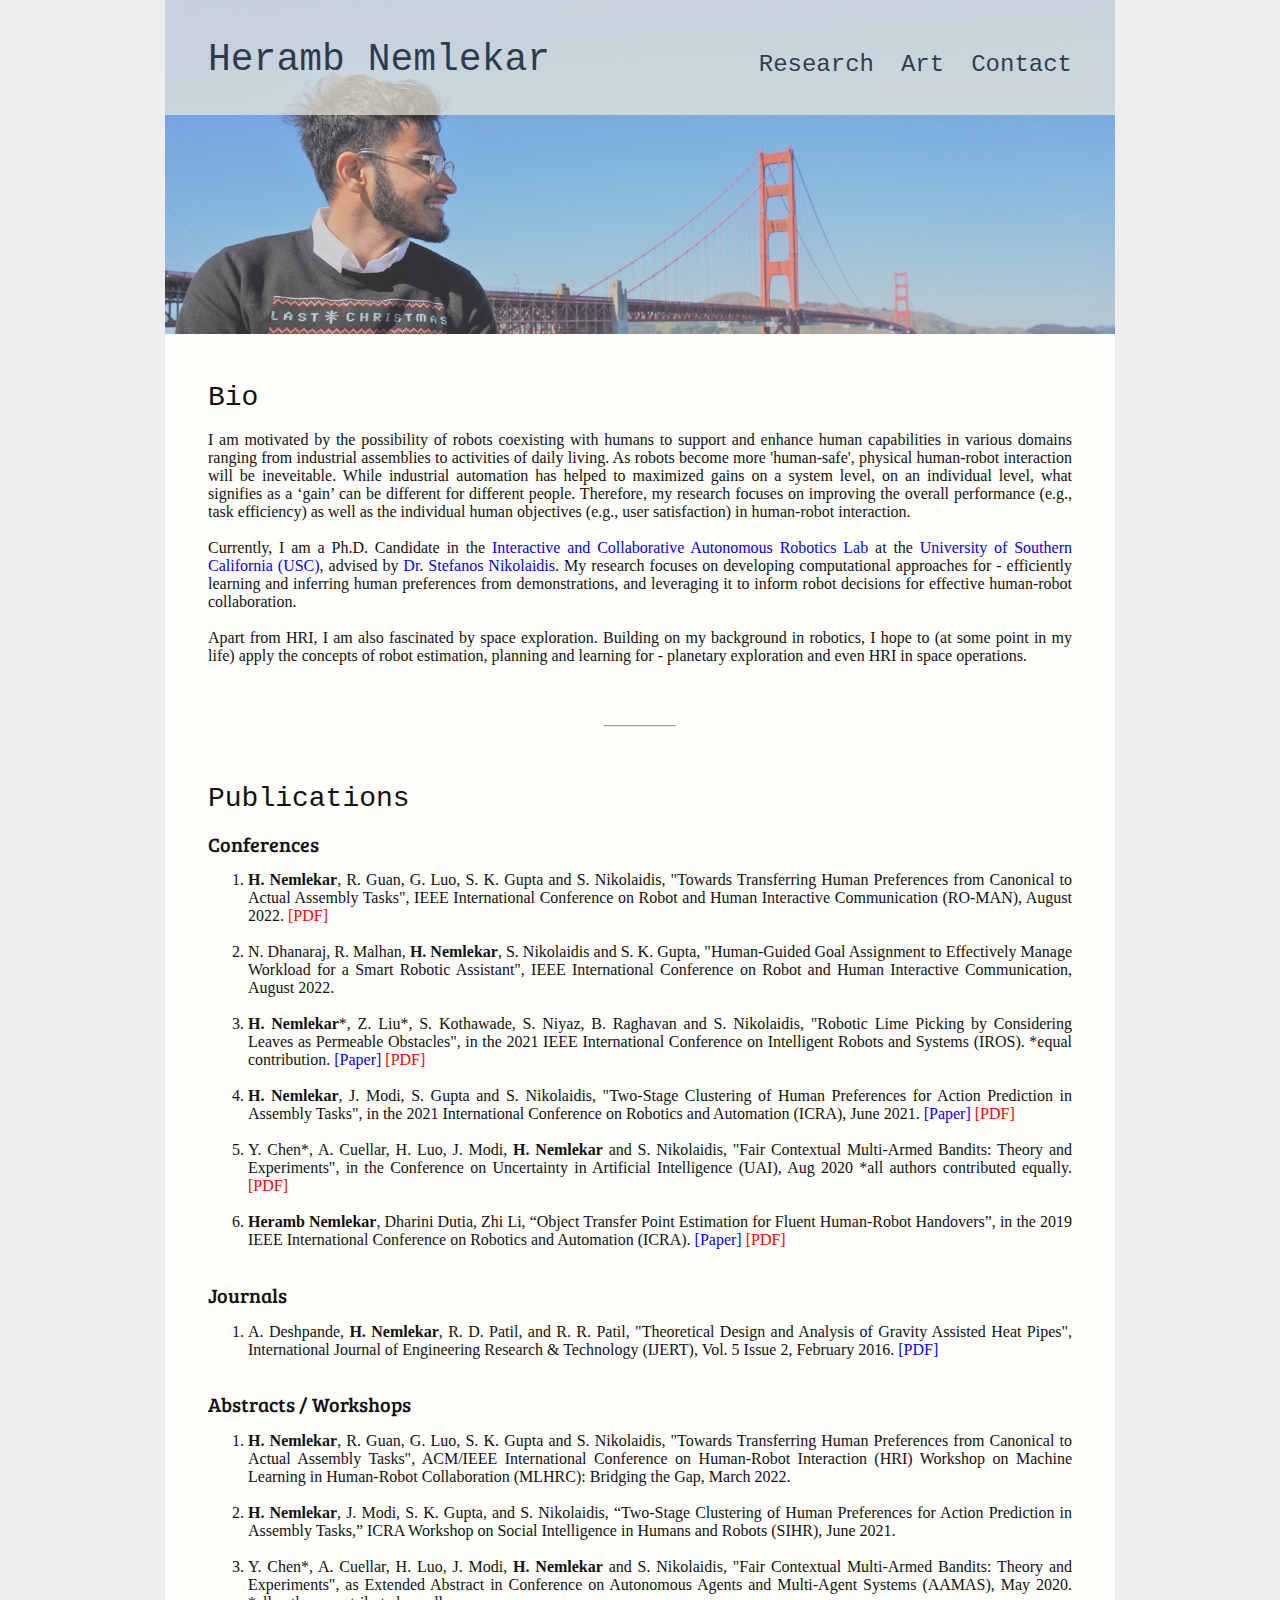
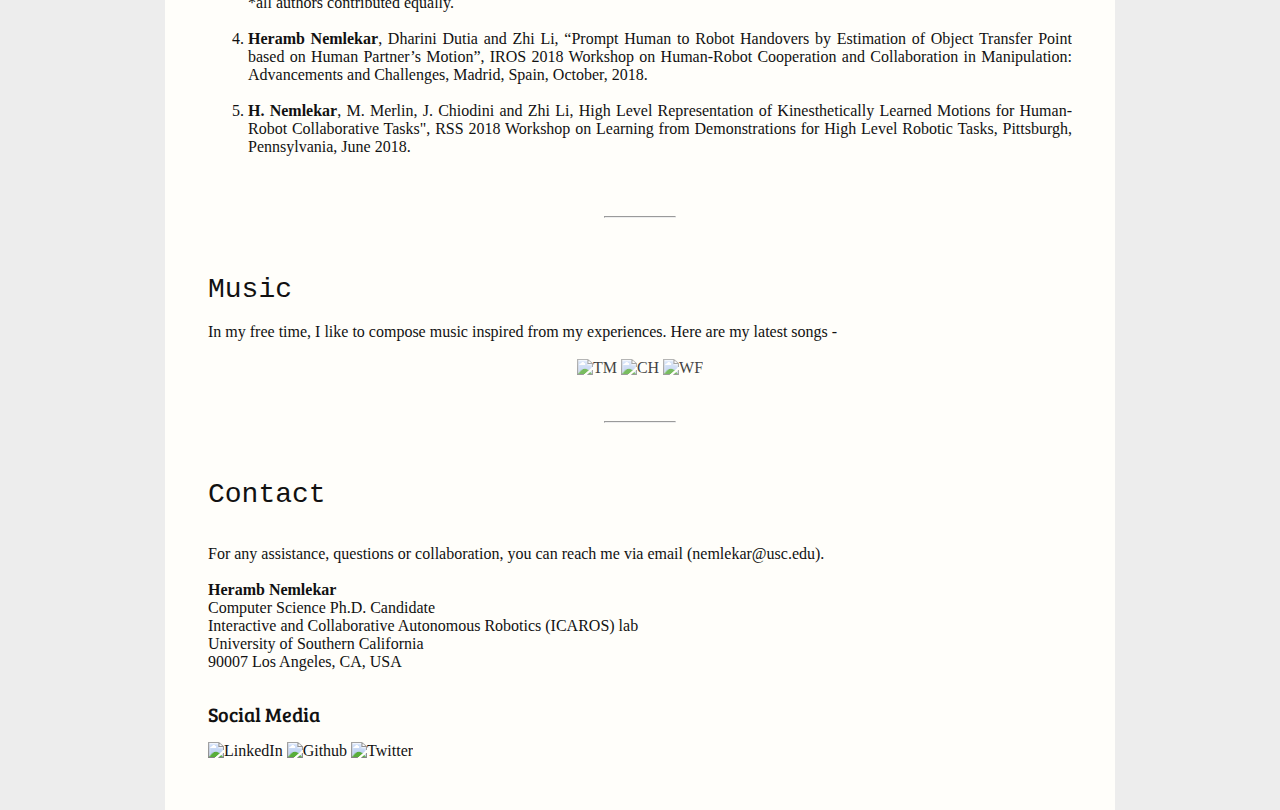
==== index.html @ 256c3f63 "updated paper links" ====
<!DOCTYPE html>
<html xmlns="http://www.w3.org/1999/xhtml">

<img src="images/sf.jpg" alt="SF" width="950px" class="center">

<head>
<meta http-equiv="Content-Type" content="text/html; charset=UTF-8" />
<title>Heramb Nemlekar</title>
<link href="styles.css" rel="stylesheet" type="text/css">
<link rel="stylesheet" href="css/prettyPhoto.css" type="text/css" media="screen" charset="utf-8" />
<link href='http://fonts.googleapis.com/css?family=Bree+Serif' rel='stylesheet' type='text/css'>
<link href='http://fonts.googleapis.com/css?family=Open+Sans' rel='stylesheet' type='text/css'>

<script type='text/javascript' src="http://ajax.googleapis.com/ajax/libs/jquery/1/jquery.min.js?ver=3.3"></script>
<script type="text/javascript" src="js/jquery.prettyPhoto.js"></script>
<script type="text/javascript" src="js/jquery.easing.1.3.js"></script>

</head>

<body>
<div id="header">
	<ul id="logo">Heramb Nemlekar</ul>
	<ul id="main-menu">
    	<li><a href="#research">Research</a></li>
    	<li><a href="#art">Art</a></li>
        <li><a href="#contact">Contact</a></li>
    </ul>
</div>

<div id="container">

<!--Begin about Section-->
	<div id="about">
        <div class="content">
			<h1>Bio</h1>
					<p>
						I am motivated by the possibility of robots coexisting with humans to support and enhance human capabilities in various domains ranging from industrial assemblies to activities of daily living. As robots become more 'human-safe', physical human-robot interaction will be ineveitable. While industrial automation has helped to maximized gains on a system level, on an individual level, what signifies as a ‘gain’ can be different for different people. Therefore, my research focuses on improving the overall performance (e.g., task efficiency) as well as the individual human objectives (e.g., user satisfaction) in human-robot interaction.
						<br>
						<br>Currently, I am a Ph.D. Candidate in the <a href="https://icaros.usc.edu/"  style="color: blue">Interactive and Collaborative Autonomous Robotics Lab</a> at the <a href="https://www.usc.edu/" style="color: blue">University of Southern California (USC)</a>, advised by <a href="https://stefanosnikolaidis.net/" style="color: blue">Dr. Stefanos Nikolaidis</a>. My research focuses on developing computational approaches for - efficiently learning and inferring human preferences from demonstrations, and leveraging it to inform robot decisions for effective human-robot collaboration.
						<br>
						<br>Apart from HRI, I am also fascinated by space exploration. Building on my background in robotics, I hope to (at some point in my life) apply the concepts of robot estimation, planning and learning for - planetary exploration and even HRI in space operations.
					</p>
		</div>
    </div>
    <br><br><hr width="70">
<!--End about Section-->

<!--Begin research Section-->
    <div id="research">
        <div class="content">
        	<!-- <img src="images/sf.jpg" alt="SF" class="center"> -->
			<h1>Publications</h1>
				<h2>Conferences</h2>
					<ol>
						<li><b>H. Nemlekar</b>, R. Guan, G. Luo, S. K. Gupta and S. Nikolaidis, "Towards Transferring Human Preferences from Canonical to Actual Assembly Tasks", IEEE International Conference on Robot and Human Interactive Communication (RO-MAN), August 2022. <a href="https://arxiv.org/pdf/2111.06454.pdf" style="color: red">[PDF]</a> </li><br>

						<li>N. Dhanaraj, R. Malhan, <b>H. Nemlekar</b>, S. Nikolaidis and S. K. Gupta, "Human-Guided Goal Assignment to Effectively Manage Workload for a Smart Robotic Assistant", IEEE International Conference on Robot and Human Interactive Communication, August 2022. </li><br>

						<li><b>H. Nemlekar</b>*, Z. Liu*, S. Kothawade, S. Niyaz, B. Raghavan and S. Nikolaidis, "Robotic Lime Picking by Considering Leaves as Permeable Obstacles", in the 2021 IEEE International Conference on Intelligent Robots and Systems (IROS). *equal contribution. <a href="https://ieeexplore.ieee.org/document/9636396" style="color: blue">[Paper]</a> <a href="https://arxiv.org/pdf/2108.13889.pdf" style="color: red">[PDF]</a> </li><br>
						
						<li><b>H. Nemlekar</b>, J. Modi, S. Gupta and S. Nikolaidis, "Two-Stage Clustering of Human Preferences for Action Prediction in Assembly Tasks", in the 2021 International Conference on Robotics and Automation (ICRA), June 2021. <a href="https://ieeexplore.ieee.org/document/9561649" style="color: blue">[Paper]</a> <a href="https://arxiv.org/pdf/2103.14994.pdf" style="color: red">[PDF]</a>  </li><br>
						
						<li>Y. Chen*, A. Cuellar, H. Luo, J. Modi, <b>H. Nemlekar</b> and S. Nikolaidis, "Fair Contextual Multi-Armed Bandits: Theory and Experiments", in the Conference on Uncertainty in Artificial Intelligence (UAI), Aug 2020 *all authors contributed equally. <a href="http://www.auai.org/uai2020/proceedings/99_main_paper.pdf" style="color: red">[PDF]</a> </li><br>

						<li><b>Heramb Nemlekar</b>, Dharini Dutia, Zhi Li, “Object Transfer Point Estimation for Fluent Human-Robot Handovers”, in the 2019 IEEE International Conference on Robotics and Automation (ICRA). <a href="https://ieeexplore.ieee.org/abstract/document/8794008" style="color: blue">[Paper]</a> <a href="https://users.wpi.edu/~zli11/papers/C2019_ICRA_Nemlekar_Handover.pdf" style="color: red">[PDF]</a> </li><br>
					</ol>

				<h2>Journals</h2>
					<ol>
						<li>A. Deshpande, <b>H. Nemlekar</b>, R. D. Patil, and R. R. Patil, "Theoretical Design and Analysis of Gravity Assisted Heat Pipes", International Journal of Engineering Research & Technology (IJERT), Vol. 5 Issue 2, February 2016. <a href="https://www.ijert.org/research/theoretical-design-and-analysis-of-gravity-assisted-heat-pipes-IJERTV5IS020223.pdf" style="color: blue">[PDF]</a> </li><br>
					</ol>
				
				<h2>Abstracts / Workshops</h2>
					<ol>
						<li><b>H. Nemlekar</b>, R. Guan, G. Luo, S. K. Gupta and S. Nikolaidis, "Towards Transferring Human Preferences from Canonical to Actual Assembly Tasks", ACM/IEEE International Conference on Human-Robot Interaction (HRI) Workshop on Machine Learning in Human-Robot Collaboration (MLHRC): Bridging the Gap, March 2022.</li><br>

						<li><b>H. Nemlekar</b>, J. Modi, S. K. Gupta, and S. Nikolaidis, “Two-Stage Clustering of Human Preferences for Action Prediction in Assembly Tasks,” ICRA Workshop on Social Intelligence in Humans and Robots (SIHR), June 2021.</li><br>

						<li>Y. Chen*, A. Cuellar, H. Luo, J. Modi, <b>H. Nemlekar</b> and S. Nikolaidis, "Fair Contextual Multi-Armed Bandits: Theory and Experiments", as Extended Abstract in Conference on Autonomous Agents and Multi-Agent Systems (AAMAS), May 2020. *all authors contributed equally.</li><br>

						<li><b>Heramb Nemlekar</b>, Dharini Dutia and Zhi Li, “Prompt Human to Robot Handovers by Estimation of Object Transfer Point based on Human Partner’s Motion”, IROS 2018 Workshop on Human-Robot Cooperation and Collaboration in Manipulation: Advancements and Challenges, Madrid, Spain, October, 2018.</li><br>
						
						<li><b>H. Nemlekar</b>, M. Merlin, J. Chiodini and Zhi Li, High Level Representation of Kinesthetically Learned Motions for Human-Robot Collaborative Tasks", RSS 2018 Workshop on Learning from Demonstrations for High Level Robotic Tasks, Pittsburgh, Pennsylvania, June 2018.</li>
					</ol>
		</div>
    </div>
    <br><br><hr width="70">
<!--End research Section-->

<!--Begin art Section-->
    <div id="art">
    	<h1>Music</h1>
        	In my free time, I like to compose music inspired from my experiences. Here are my latest songs - <br>
        <div class="content">
        	<br>
        	<a href="https://youtu.be/6QowdgEkW5c"><img src="images/thumbnail2.png" alt="TM" width="306px"></a>
        	<a href="https://youtu.be/loOkglvLa3Y"><img src="images/thumbnail3.png" alt="CH" width="230px"></a> 
        	<a href="https://youtu.be/VL34k_StQ9M"><img src="images/thumbnail.png" alt="WF" width="306px"></a>
		</div>
    </div>
    <br><br><hr width="70">
<!--End art Section-->

<!--Begin contact Section-->
		<div id="contact">
			<h1>Contact</h1>
					<div class="content">
						<p> For any assistance, questions or collaboration, you can reach me via email (nemlekar@usc.edu).<br>
								<br>
								<b>Heramb Nemlekar</b> <br>
								Computer Science Ph.D. Candidate <br>
								Interactive and Collaborative Autonomous Robotics (ICAROS) lab <br>
								University of Southern California <br>
								90007 Los Angeles, CA, USA <br>
						 </p>

						<div id="social-footer">
							<h2>Social Media</h2>
							<a href="https://www.linkedin.com/in/herambnemlekar/"><img src="images/linkedin.png" alt="LinkedIn" width="30px"></a>
							<a href="https://github.com/hsnemlekar"><img src="images/github.png" alt="Github" width="30px"></a>
							<a href="https://twitter.com/herambnemlekar"><img src="images/twitter.png" alt="Twitter" width="30px"></a>
						</div>
					</div>
		</div>
<!--End contact Section-->
</div>

</div>
 <!-- The JavaScript -->
        <script type="text/javascript">
    		$(function() {
                $('#main-menu li a').bind('click',function(event){
                    var $anchor = $(this);

                    $('html, body').stop().animate({
                        scrollTop: $($anchor.attr('href')).offset().top
                    }, 1500,'easeInOutExpo');

                    event.preventDefault();
                });
            });

 			 $(document).ready(function(){
    		$("a[rel^='prettyPhoto']").prettyPhoto({social_tools:false, deeplinking: false});
  			});

        </script>
</body>
</html>
---- styles.css ----
body{
	background-color:#ededed;
	margin:0px;
	font: 400 24/26px 'Bree Serif', Georgia, sans-serif;
	color: #111111;
	text-align: justify;
  text-justify: inter-word;
}
h1{font: 400 28px/30px 'Garamond', monospace; color: #111111;}
h2{font: 400 20px/22px 'Bree Serif', Georgia; color: #111111;}
h3{font: 400 18px/20px 'Bree Serif', Georgia, serif; color: #111111;}
ul{margin:0px; padding:0px;}
a {text-decoration:none; color: #111111;}
a:hover {color: #111111;}
a img{border:0px;}

.center{
  display: block;
  margin-left: auto;
  margin-right: auto;
  opacity: 0.8;
}

#container{
	width:950px;
	margin:0px auto 0px auto;
	background-color: #fffefa;
	overflow:auto;
	padding-bottom:50px;
}

/****************************************************/
/* HEADER */
/****************************************************/

#header{
	width:864px;
	height:115px;
	background-color:#edeada;
	opacity:0.7;
	padding:0px 43px;
	position: fixed;
	top:0px;
	left:50%;
	margin: 0 0 0 -475px;
}
#header #logo{
	padding-top:40px;
	float:left;
	font: 400 38px/40px 'Garamond', monospace;
}
#header #main-menu{float:right; padding-top:45px;}
#header #main-menu li{
	float:left;
	list-style:none;
	margin-left:27px;
	font: 400 24px/40px 'Garamond', monospace;
	color: #DEB887;
}

/****************************************************/
/* about SECTION */
/****************************************************/

#about{margin:0px 43px; padding-top:30px;}
#about .content{overflow:auto;}
#about .content img{float:left; margin-right:40px; border:5px solid #222222;}


/****************************************************/
/* publication SECTION */
/****************************************************/

#research{margin:0px 43px; padding-top:30px;}
#research .content{overflow:auto;}
#research .content img{float:left; margin-right:40px; border:5px solid #222222;}


/****************************************************/
/* art SECTION */
/****************************************************/

#art{margin:0px 43px; padding-top:30px;}
#art .content{overflow:auto; text-align:center}
#art .content img{float:middle; margin-right:0px; opacity:0.8; border:0px solid #edeada;}


/****************************************************/
/* contact SECTION */
/****************************************************/
#contact{margin:0px 43px; padding-top:30px;}
#contact .content{overflow:auto;}
#contact #social-footer{
	width:300px;
	float:left;
}
#contact #social-footer #sm-links{margin-top:15px;}
#contact #social-footer #sm-links li{
	list-style:none;
	float:left;
}
#contact #social-footer #sm-links li a{
	display:block;
	text-indent:-9999px;
	width:26px;
	height:26px;
	margin-right:10px;
}
#contact #social-footer #sm-links li a.github{background:url(images/sm-github-icon.png) no-repeat;}
#contact #social-footer #sm-links li a.twitter{background:url(images/sm-twitter-icon.png) no-repeat; width:31px;}
#contact #social-footer #sm-links li a.linkedin{background:url(images/sm-linkedin-icon.png) no-repeat;}

/****************************************************/
/* MISC */
/****************************************************/
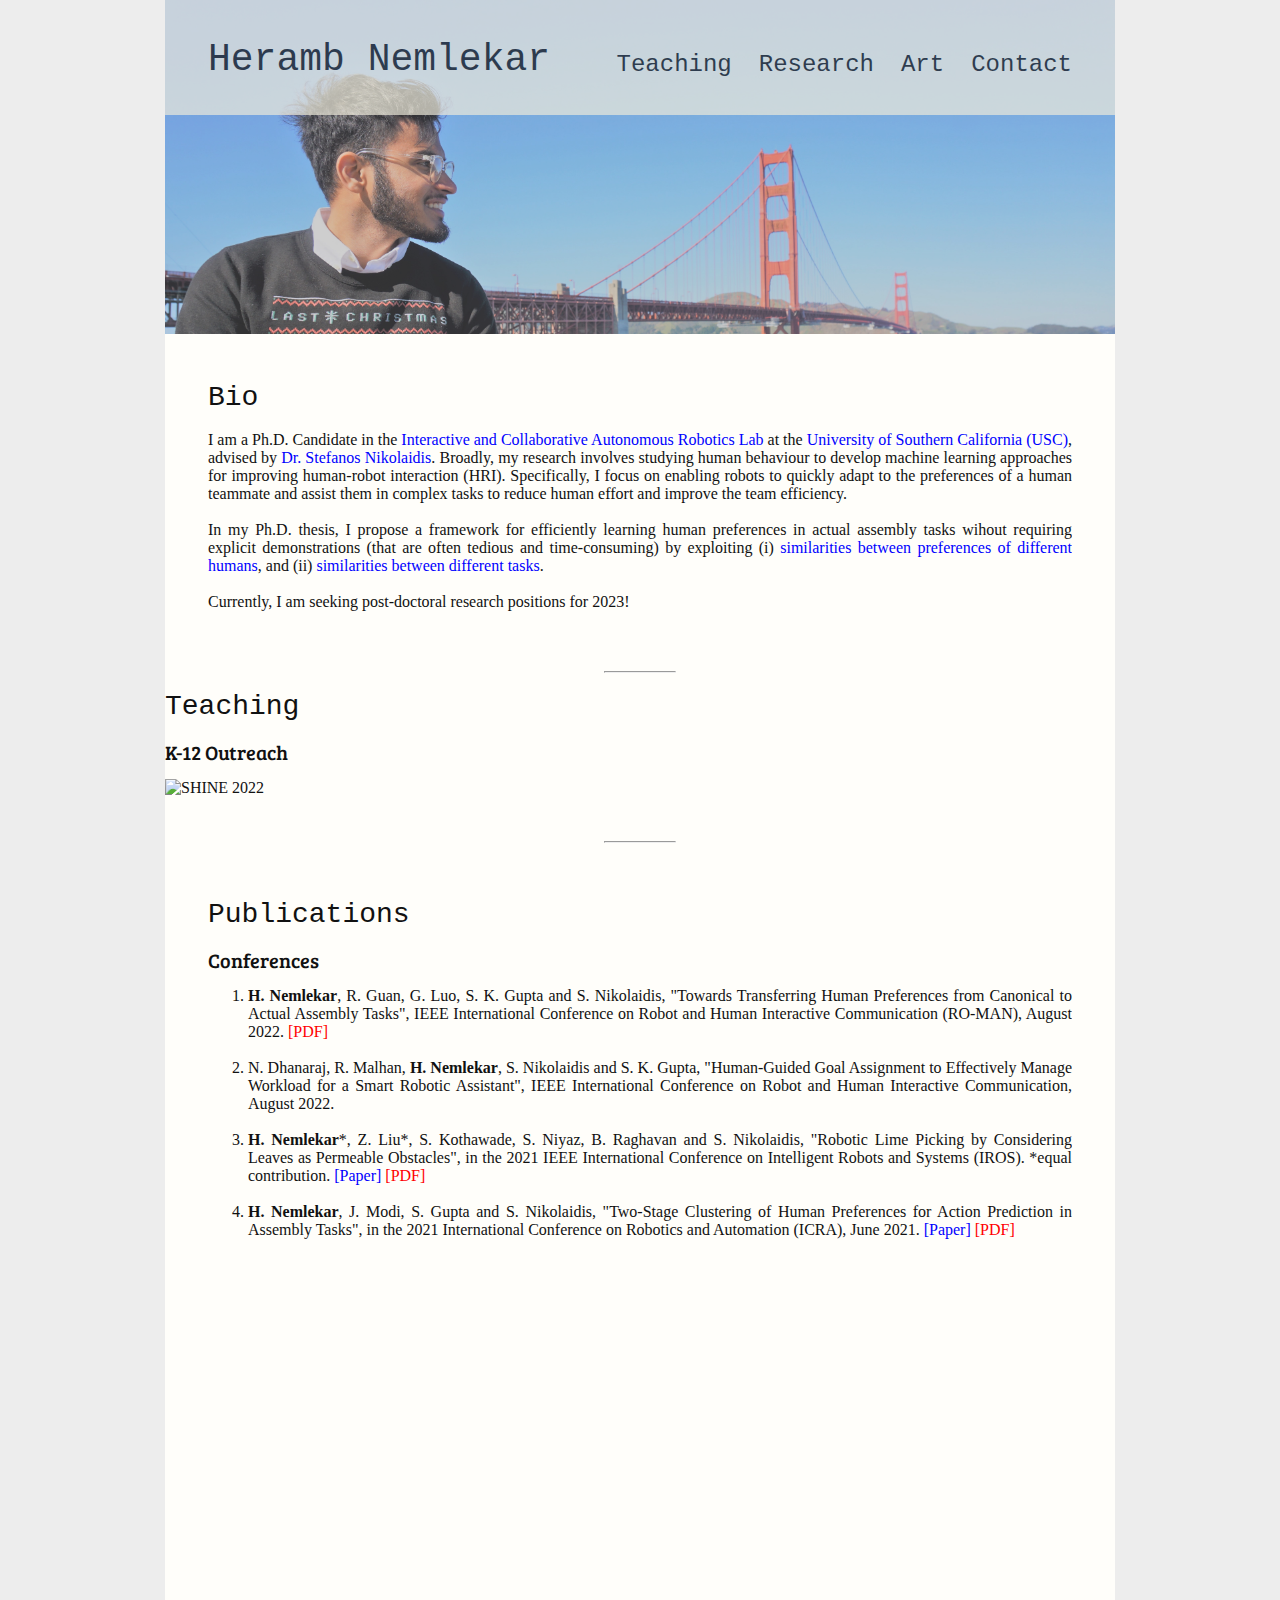
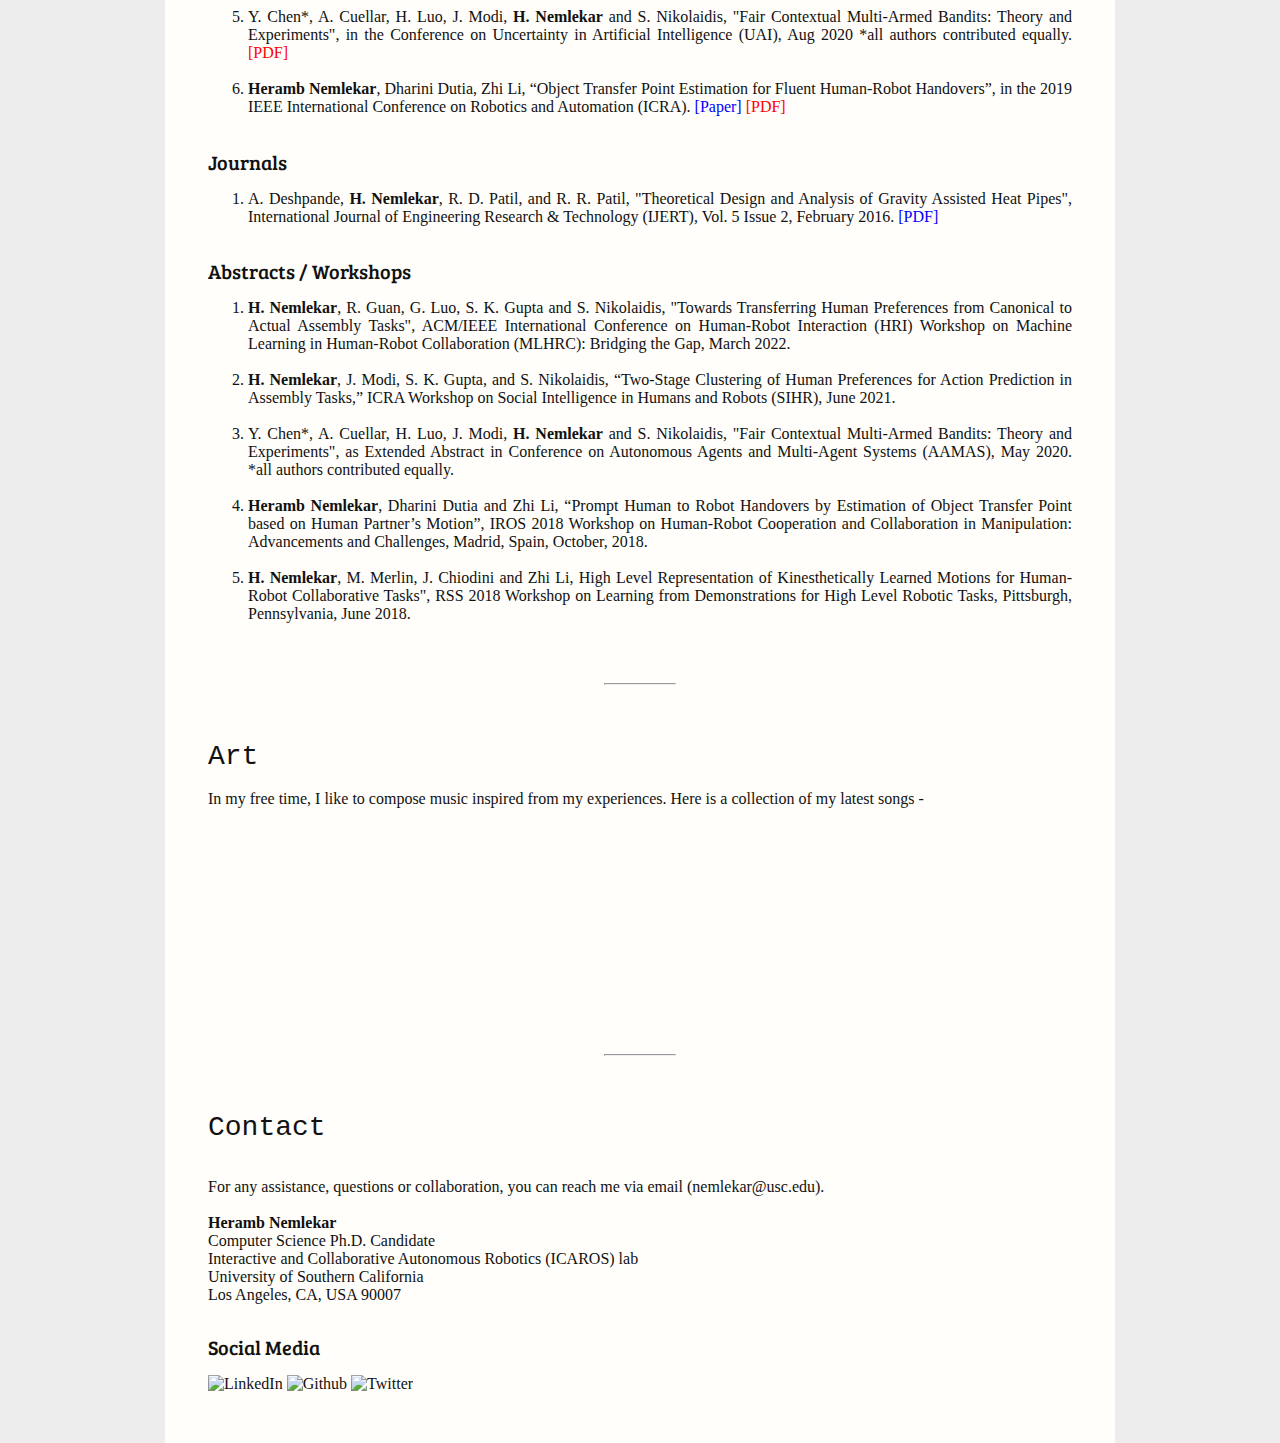
==== commit e4bd37a8: "added outreach figure" ====
--- a/index.html
+++ b/index.html
@@ -21,6 +21,7 @@
 <div id="header">
 	<ul id="logo">Heramb Nemlekar</ul>
 	<ul id="main-menu">
+    	<li><a href="#teaching">Teaching</a></li>
     	<li><a href="#research">Research</a></li>
     	<li><a href="#art">Art</a></li>
         <li><a href="#contact">Contact</a></li>
@@ -34,16 +35,28 @@
         <div class="content">
 			<h1>Bio</h1>
 					<p>
-						I am motivated by the possibility of robots coexisting with humans to support and enhance human capabilities in various domains ranging from industrial assemblies to activities of daily living. As robots become more 'human-safe', physical human-robot interaction will be ineveitable. While industrial automation has helped to maximized gains on a system level, on an individual level, what signifies as a ‘gain’ can be different for different people. Therefore, my research focuses on improving the overall performance (e.g., task efficiency) as well as the individual human objectives (e.g., user satisfaction) in human-robot interaction.
+						I am a Ph.D. Candidate in the <a href="https://icaros.usc.edu/"  style="color: blue">Interactive and Collaborative Autonomous Robotics Lab</a> at the <a href="https://www.usc.edu/" style="color: blue">University of Southern California (USC)</a>, advised by <a href="https://stefanosnikolaidis.net/" style="color: blue">Dr. Stefanos Nikolaidis</a>. Broadly, my research involves studying human behaviour to develop machine learning approaches for improving human-robot interaction (HRI). Specifically, I focus on enabling robots to quickly adapt to the preferences of a human teammate and assist them in complex tasks to reduce human effort and improve the team efficiency.
 						<br>
-						<br>Currently, I am a Ph.D. Candidate in the <a href="https://icaros.usc.edu/"  style="color: blue">Interactive and Collaborative Autonomous Robotics Lab</a> at the <a href="https://www.usc.edu/" style="color: blue">University of Southern California (USC)</a>, advised by <a href="https://stefanosnikolaidis.net/" style="color: blue">Dr. Stefanos Nikolaidis</a>. My research focuses on developing computational approaches for - efficiently learning and inferring human preferences from demonstrations, and leveraging it to inform robot decisions for effective human-robot collaboration.
+						<br> In my Ph.D. thesis, I propose a framework for efficiently learning human preferences in actual assembly tasks wihout requiring explicit demonstrations (that are often tedious and time-consuming) by exploiting (i) <a href="https://ieeexplore.ieee.org/document/9561649" style="color: blue">similarities between preferences of different humans</a>, and (ii) <a href="https://arxiv.org/pdf/2111.06454.pdf" style="color: blue">similarities between different tasks</a>.
 						<br>
-						<br>Apart from HRI, I am also fascinated by space exploration. Building on my background in robotics, I hope to (at some point in my life) apply the concepts of robot estimation, planning and learning for - planetary exploration and even HRI in space operations.
+						<br> Currently, I am seeking post-doctoral research positions for 2023!
+						<!--I am motivated by the possibility of robots coexisting with humans to support and enhance human capabilities in various domains ranging from industrial assemblies to activities of daily living. As robots become more 'human-safe', physical human-robot interaction will be inevitable. While industrial automation has helped to maximized gains on a system level, on an individual level, what signifies as a ‘gain’ can be different for different people. Therefore, my research focuses on improving the overall performance (e.g., task efficiency) as well as the individual human objectives (e.g., user satisfaction) in human-robot interaction. Apart from HRI, I am also fascinated by space exploration. Building on my background in robotics, I hope to (at some point in the future) apply the concepts of robot estimation, planning and learning for - planetary exploration and even HRI in space operations.-->
 					</p>
 		</div>
     </div>
     <br><br><hr width="70">
 <!--End about Section-->
+
+<!--Begin teaching Section-->
+    <div id="teaching">
+    	<h1>Teaching</h1>
+        <div class="content">
+        		<h2>K-12 Outreach</h2>
+        		<img src="https://github.com/hsnemlekar/home/blob/master/images/shine.JPG?raw=true" alt="SHINE 2022" width="480">
+		</div>
+    </div>
+    <br><br><hr width="70">
+<!--End teaching Section-->
 
 <!--Begin research Section-->
     <div id="research">
@@ -59,6 +72,10 @@
 						<li><b>H. Nemlekar</b>*, Z. Liu*, S. Kothawade, S. Niyaz, B. Raghavan and S. Nikolaidis, "Robotic Lime Picking by Considering Leaves as Permeable Obstacles", in the 2021 IEEE International Conference on Intelligent Robots and Systems (IROS). *equal contribution. <a href="https://ieeexplore.ieee.org/document/9636396" style="color: blue">[Paper]</a> <a href="https://arxiv.org/pdf/2108.13889.pdf" style="color: red">[PDF]</a> </li><br>
 						
 						<li><b>H. Nemlekar</b>, J. Modi, S. Gupta and S. Nikolaidis, "Two-Stage Clustering of Human Preferences for Action Prediction in Assembly Tasks", in the 2021 International Conference on Robotics and Automation (ICRA), June 2021. <a href="https://ieeexplore.ieee.org/document/9561649" style="color: blue">[Paper]</a> <a href="https://arxiv.org/pdf/2103.14994.pdf" style="color: red">[PDF]</a>  </li><br>
+
+						<p align="center">
+			        	<iframe width="560" height="315" src="https://www.youtube.com/embed/wDHQXBua4OI" title="YouTube video player" frameborder="0" allow="accelerometer; autoplay; clipboard-write; encrypted-media; gyroscope; picture-in-picture" allowfullscreen></iframe>
+			        	</p>
 						
 						<li>Y. Chen*, A. Cuellar, H. Luo, J. Modi, <b>H. Nemlekar</b> and S. Nikolaidis, "Fair Contextual Multi-Armed Bandits: Theory and Experiments", in the Conference on Uncertainty in Artificial Intelligence (UAI), Aug 2020 *all authors contributed equally. <a href="http://www.auai.org/uai2020/proceedings/99_main_paper.pdf" style="color: red">[PDF]</a> </li><br>
 
@@ -89,13 +106,13 @@
 
 <!--Begin art Section-->
     <div id="art">
-    	<h1>Music</h1>
-        	In my free time, I like to compose music inspired from my experiences. Here are my latest songs - <br>
+    	<h1>Art</h1>
+        	In my free time, I like to compose music inspired from my experiences. Here is a collection of my latest songs - <br>
         <div class="content">
         	<br>
-        	<a href="https://youtu.be/6QowdgEkW5c"><img src="images/thumbnail2.png" alt="TM" width="306px"></a>
-        	<a href="https://youtu.be/loOkglvLa3Y"><img src="images/thumbnail3.png" alt="CH" width="230px"></a> 
-        	<a href="https://youtu.be/VL34k_StQ9M"><img src="images/thumbnail.png" alt="WF" width="306px"></a>
+        	<iframe width="320" height="180" src="https://www.youtube.com/embed/loOkglvLa3Y" title="YouTube video player" frameborder="0" allow="accelerometer; autoplay; clipboard-write; encrypted-media; gyroscope; picture-in-picture" allowfullscreen></iframe>
+        	&nbsp;&nbsp;&nbsp;&nbsp;&nbsp;&nbsp;&nbsp;&nbsp;&nbsp;&nbsp;
+        	<iframe width="320" height="180" src="https://www.youtube.com/embed/VL34k_StQ9M" title="YouTube video player" frameborder="0" allow="accelerometer; autoplay; clipboard-write; encrypted-media; gyroscope; picture-in-picture" allowfullscreen></iframe>
 		</div>
     </div>
     <br><br><hr width="70">
@@ -111,7 +128,7 @@
 								Computer Science Ph.D. Candidate <br>
 								Interactive and Collaborative Autonomous Robotics (ICAROS) lab <br>
 								University of Southern California <br>
-								90007 Los Angeles, CA, USA <br>
+								Los Angeles, CA, USA 90007<br>
 						 </p>
 
 						<div id="social-footer">
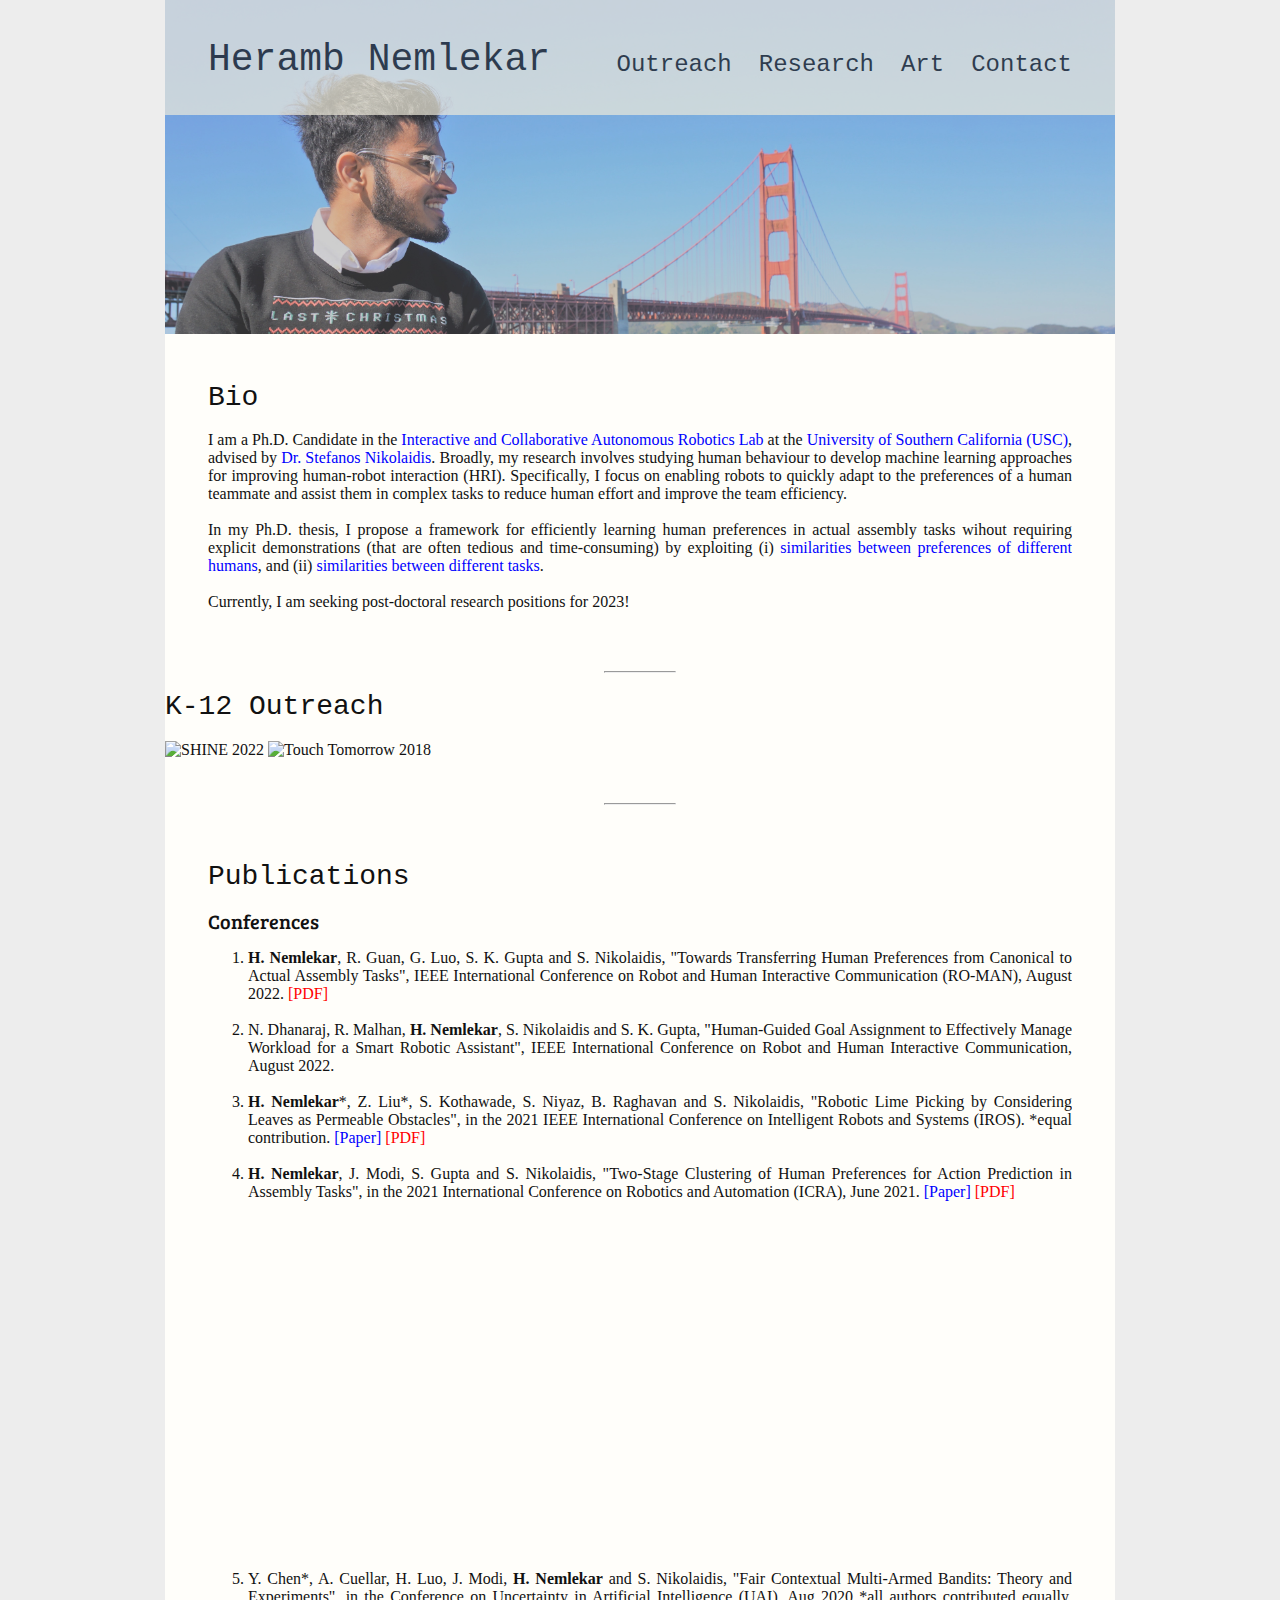
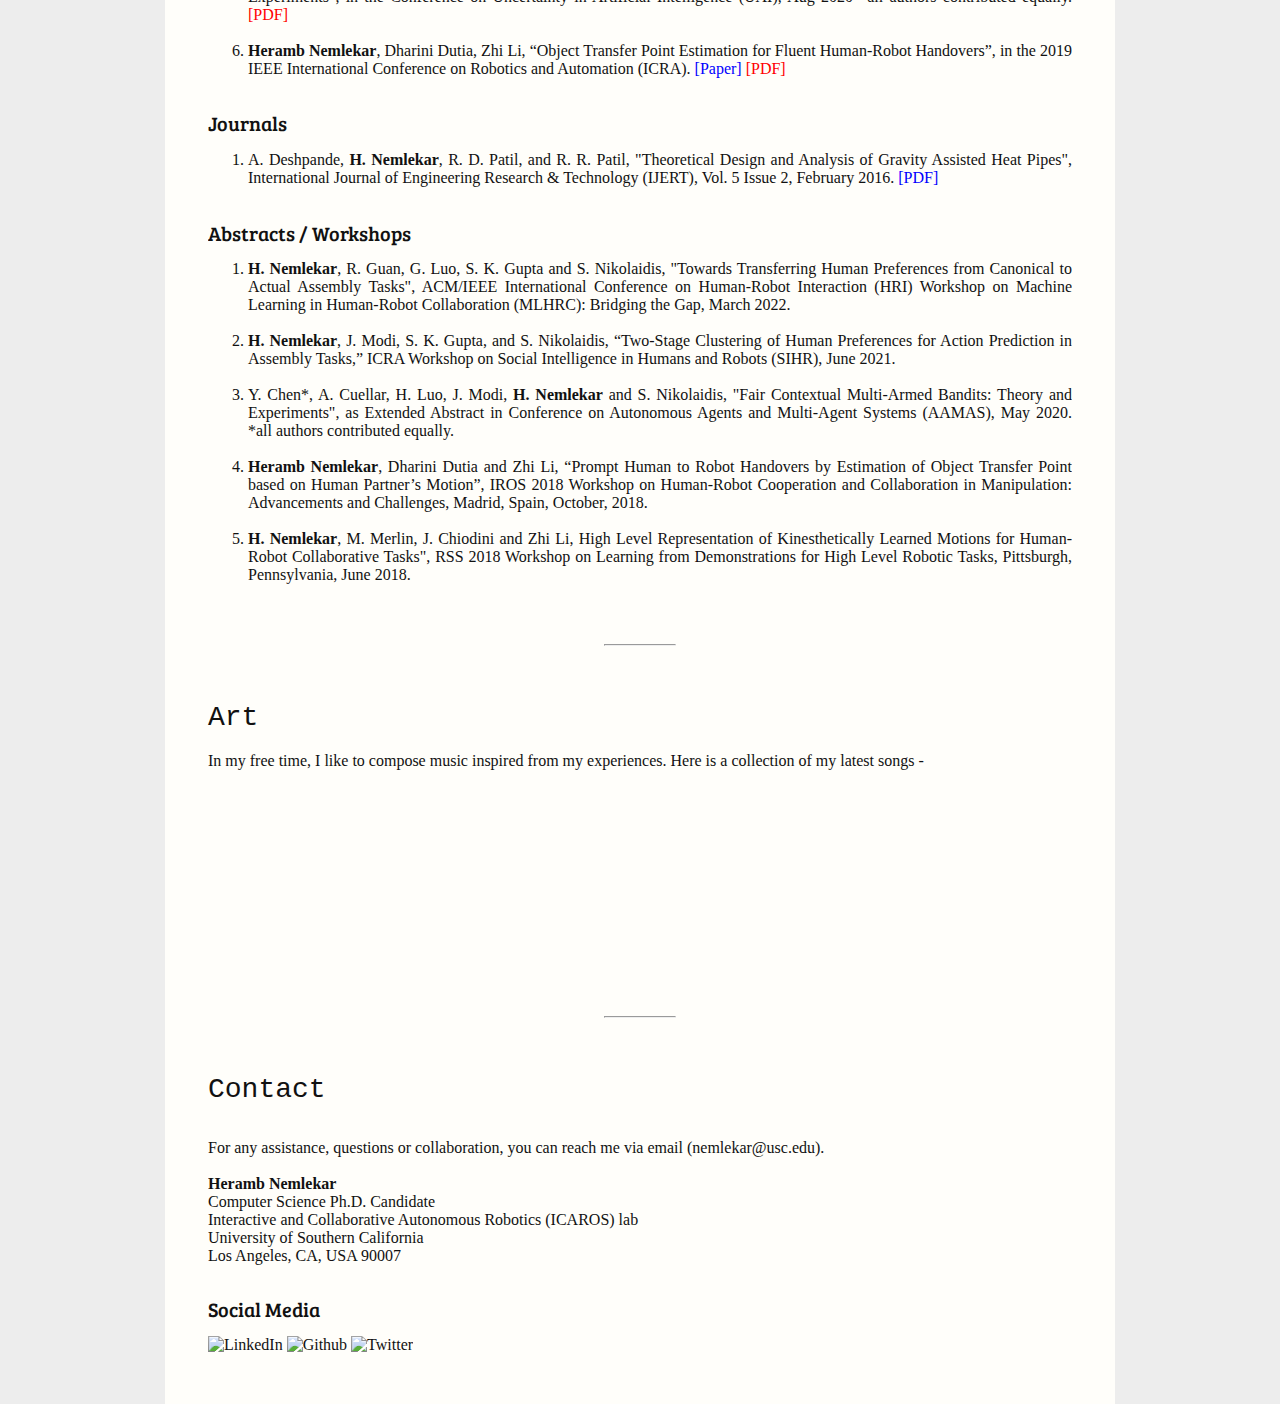
==== commit 33f59197: "crop image" ====
--- a/index.html
+++ b/index.html
@@ -21,7 +21,7 @@
 <div id="header">
 	<ul id="logo">Heramb Nemlekar</ul>
 	<ul id="main-menu">
-    	<li><a href="#teaching">Teaching</a></li>
+    	<li><a href="#teaching">Outreach</a></li>
     	<li><a href="#research">Research</a></li>
     	<li><a href="#art">Art</a></li>
         <li><a href="#contact">Contact</a></li>
@@ -35,7 +35,7 @@
         <div class="content">
 			<h1>Bio</h1>
 					<p>
-						I am a Ph.D. Candidate in the <a href="https://icaros.usc.edu/"  style="color: blue">Interactive and Collaborative Autonomous Robotics Lab</a> at the <a href="https://www.usc.edu/" style="color: blue">University of Southern California (USC)</a>, advised by <a href="https://stefanosnikolaidis.net/" style="color: blue">Dr. Stefanos Nikolaidis</a>. Broadly, my research involves studying human behaviour to develop machine learning approaches for improving human-robot interaction (HRI). Specifically, I focus on enabling robots to quickly adapt to the preferences of a human teammate and assist them in complex tasks to reduce human effort and improve the team efficiency.
+						I am a Ph.D. Candidate in the <a href="https://icaros.usc.edu/" style="color: blue">Interactive and Collaborative Autonomous Robotics Lab</a> at the <a href="https://www.usc.edu/" style="color: blue">University of Southern California (USC)</a>, advised by <a href="https://stefanosnikolaidis.net/" style="color: blue">Dr. Stefanos Nikolaidis</a>. Broadly, my research involves studying human behaviour to develop machine learning approaches for improving human-robot interaction (HRI). Specifically, I focus on enabling robots to quickly adapt to the preferences of a human teammate and assist them in complex tasks to reduce human effort and improve the team efficiency.
 						<br>
 						<br> In my Ph.D. thesis, I propose a framework for efficiently learning human preferences in actual assembly tasks wihout requiring explicit demonstrations (that are often tedious and time-consuming) by exploiting (i) <a href="https://ieeexplore.ieee.org/document/9561649" style="color: blue">similarities between preferences of different humans</a>, and (ii) <a href="https://arxiv.org/pdf/2111.06454.pdf" style="color: blue">similarities between different tasks</a>.
 						<br>
@@ -49,11 +49,11 @@
 
 <!--Begin teaching Section-->
     <div id="teaching">
-    	<h1>Teaching</h1>
-        <div class="content">
-        		<h2>K-12 Outreach</h2>
-        		<img src="https://github.com/hsnemlekar/home/blob/master/images/shine.JPG?raw=true" alt="SHINE 2022" width="480">
-		</div>
+    	<h1>K-12 Outreach</h1>
+    		<div class="content">
+    			<img src="https://github.com/hsnemlekar/home/blob/master/images/shine.JPG?raw=true" alt="SHINE 2022" width="240">
+    			<img src="https://github.com/hsnemlekar/home/blob/master/images/touchtomorrow.jpg?raw=true" alt="Touch Tomorrow 2018" width="480">
+			</div>
     </div>
     <br><br><hr width="70">
 <!--End teaching Section-->
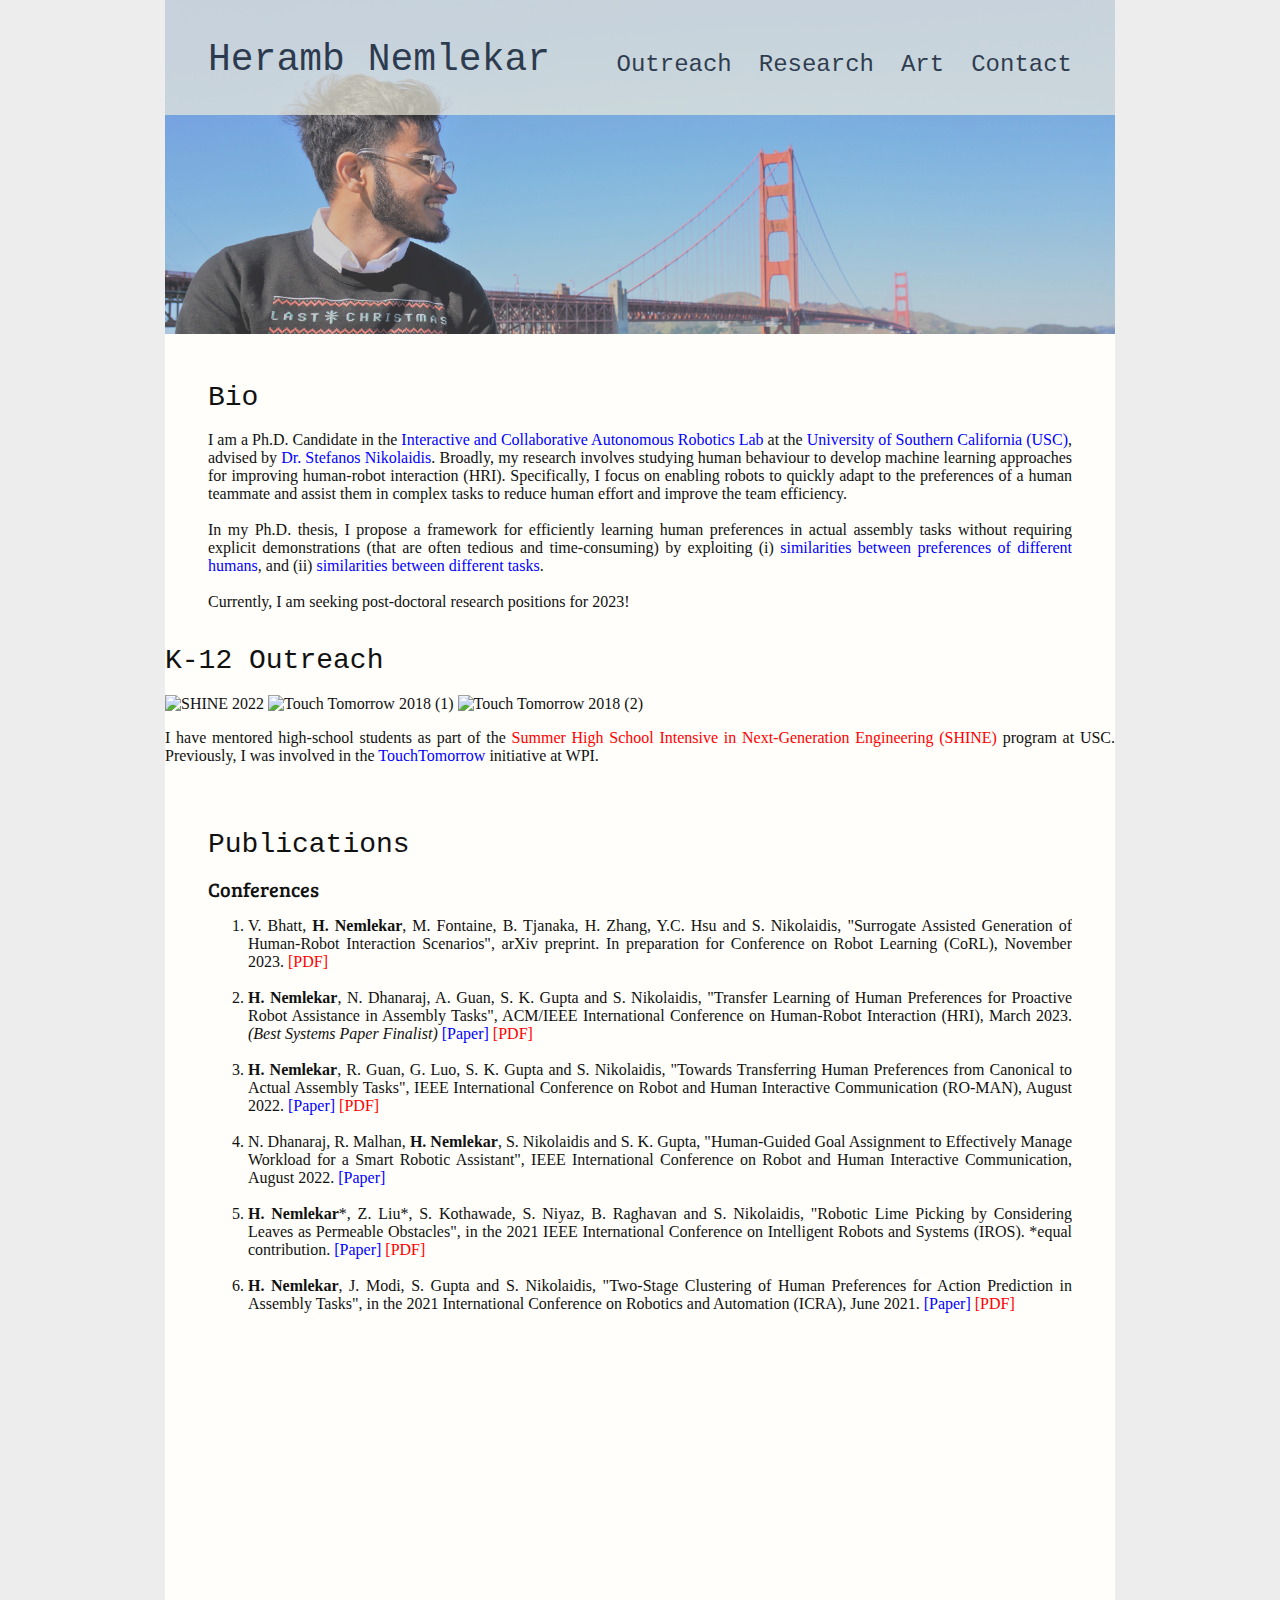
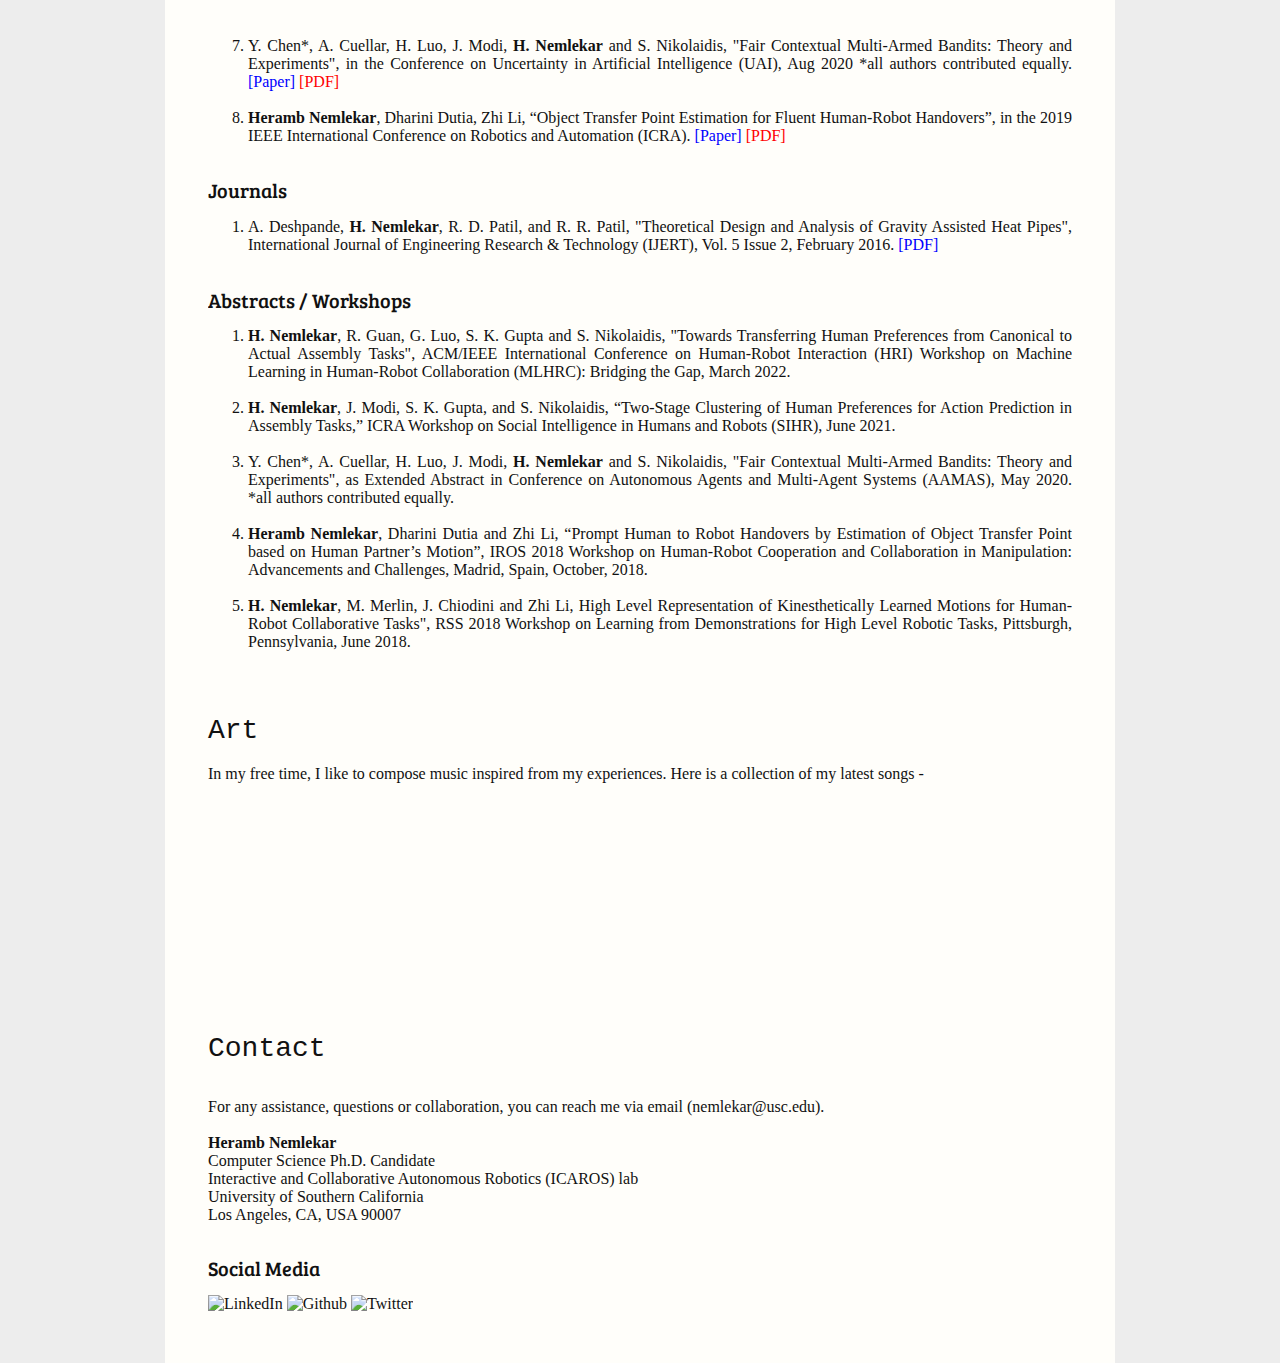
==== commit 71394576: "updated publications and pdfs" ====
--- a/index.html
+++ b/index.html
@@ -21,7 +21,7 @@
 <div id="header">
 	<ul id="logo">Heramb Nemlekar</ul>
 	<ul id="main-menu">
-    	<li><a href="#teaching">Outreach</a></li>
+    	<li><a href="#outreach">Outreach</a></li>
     	<li><a href="#research">Research</a></li>
     	<li><a href="#art">Art</a></li>
         <li><a href="#contact">Contact</a></li>
@@ -37,26 +37,28 @@
 					<p>
 						I am a Ph.D. Candidate in the <a href="https://icaros.usc.edu/" style="color: blue">Interactive and Collaborative Autonomous Robotics Lab</a> at the <a href="https://www.usc.edu/" style="color: blue">University of Southern California (USC)</a>, advised by <a href="https://stefanosnikolaidis.net/" style="color: blue">Dr. Stefanos Nikolaidis</a>. Broadly, my research involves studying human behaviour to develop machine learning approaches for improving human-robot interaction (HRI). Specifically, I focus on enabling robots to quickly adapt to the preferences of a human teammate and assist them in complex tasks to reduce human effort and improve the team efficiency.
 						<br>
-						<br> In my Ph.D. thesis, I propose a framework for efficiently learning human preferences in actual assembly tasks wihout requiring explicit demonstrations (that are often tedious and time-consuming) by exploiting (i) <a href="https://ieeexplore.ieee.org/document/9561649" style="color: blue">similarities between preferences of different humans</a>, and (ii) <a href="https://arxiv.org/pdf/2111.06454.pdf" style="color: blue">similarities between different tasks</a>.
+						<br> In my Ph.D. thesis, I propose a framework for efficiently learning human preferences in actual assembly tasks without requiring explicit demonstrations (that are often tedious and time-consuming) by exploiting (i) <a href="https://ieeexplore.ieee.org/document/9561649" style="color: blue">similarities between preferences of different humans</a>, and (ii) <a href="https://arxiv.org/pdf/2111.06454.pdf" style="color: blue">similarities between different tasks</a>.
 						<br>
 						<br> Currently, I am seeking post-doctoral research positions for 2023!
 						<!--I am motivated by the possibility of robots coexisting with humans to support and enhance human capabilities in various domains ranging from industrial assemblies to activities of daily living. As robots become more 'human-safe', physical human-robot interaction will be inevitable. While industrial automation has helped to maximized gains on a system level, on an individual level, what signifies as a ‘gain’ can be different for different people. Therefore, my research focuses on improving the overall performance (e.g., task efficiency) as well as the individual human objectives (e.g., user satisfaction) in human-robot interaction. Apart from HRI, I am also fascinated by space exploration. Building on my background in robotics, I hope to (at some point in the future) apply the concepts of robot estimation, planning and learning for - planetary exploration and even HRI in space operations.-->
 					</p>
 		</div>
     </div>
-    <br><br><hr width="70">
 <!--End about Section-->
 
-<!--Begin teaching Section-->
-    <div id="teaching">
+<!--Begin outreach Section-->
+    <div id="outreach">
     	<h1>K-12 Outreach</h1>
     		<div class="content">
-    			<img src="https://github.com/hsnemlekar/home/blob/master/images/shine.JPG?raw=true" alt="SHINE 2022" width="240">
-    			<img src="https://github.com/hsnemlekar/home/blob/master/images/touchtomorrow.jpg?raw=true" alt="Touch Tomorrow 2018" width="480">
+    			<img src="https://github.com/hsnemlekar/home/blob/master/images/shine.JPG?raw=true" alt="SHINE 2022" height="175">
+    			<img src="https://github.com/hsnemlekar/home/blob/master/images/touchtomorrow1.jpg?raw=true" alt="Touch Tomorrow 2018 (1)" height="175">
+    			<img src="https://github.com/hsnemlekar/home/blob/master/images/touchtomorrow2.JPG?raw=true" alt="Touch Tomorrow 2018 (2)" height="175">
 			</div>
+			<p> I have mentored high-school students as part of the <a href="https://viterbik12.usc.edu/shine/" style="color: red">Summer High School Intensive in Next-Generation Engineering (SHINE)</a> program at USC. Previously, I was involved in the <a href="https://viterbik12.usc.edu/shine/" style="color: blue">TouchTomorrow</a> initiative at WPI.
+
+			</p>
     </div>
-    <br><br><hr width="70">
-<!--End teaching Section-->
+<!--End outreach Section-->
 
 <!--Begin research Section-->
     <div id="research">
@@ -65,19 +67,23 @@
 			<h1>Publications</h1>
 				<h2>Conferences</h2>
 					<ol>
-						<li><b>H. Nemlekar</b>, R. Guan, G. Luo, S. K. Gupta and S. Nikolaidis, "Towards Transferring Human Preferences from Canonical to Actual Assembly Tasks", IEEE International Conference on Robot and Human Interactive Communication (RO-MAN), August 2022. <a href="https://arxiv.org/pdf/2111.06454.pdf" style="color: red">[PDF]</a> </li><br>
+						<li>V. Bhatt, <b>H. Nemlekar</b>, M. Fontaine, B. Tjanaka, H. Zhang, Y.C. Hsu and S. Nikolaidis, "Surrogate Assisted Generation of Human-Robot Interaction Scenarios", arXiv preprint. In preparation for Conference on Robot Learning (CoRL), November 2023. <a href="https://arxiv.org/pdf/2304.13787.pdf" style="color: red">[PDF]</a> </li><br>
+						
+						<li><b>H. Nemlekar</b>, N. Dhanaraj, A. Guan, S. K. Gupta and S. Nikolaidis, "Transfer Learning of Human Preferences for Proactive Robot Assistance in Assembly Tasks", ACM/IEEE International Conference on Human-Robot Interaction (HRI), March 2023. <i>(Best Systems Paper Finalist)</i> <a href="https://dl.acm.org/doi/10.1145/3568162.3576965" style="color: blue">[Paper]</a> <a href="https://dl.acm.org/doi/pdf/10.1145/3568162.3576965" style="color: red">[PDF]</a> </li><br>
+						
+						<li><b>H. Nemlekar</b>, R. Guan, G. Luo, S. K. Gupta and S. Nikolaidis, "Towards Transferring Human Preferences from Canonical to Actual Assembly Tasks", IEEE International Conference on Robot and Human Interactive Communication (RO-MAN), August 2022. <a href="https://ieeexplore.ieee.org/abstract/document/9900872" style="color: blue">[Paper]</a> <a href="https://arxiv.org/pdf/2111.06454.pdf" style="color: red">[PDF]</a> </li><br>
 
-						<li>N. Dhanaraj, R. Malhan, <b>H. Nemlekar</b>, S. Nikolaidis and S. K. Gupta, "Human-Guided Goal Assignment to Effectively Manage Workload for a Smart Robotic Assistant", IEEE International Conference on Robot and Human Interactive Communication, August 2022. </li><br>
+						<li>N. Dhanaraj, R. Malhan, <b>H. Nemlekar</b>, S. Nikolaidis and S. K. Gupta, "Human-Guided Goal Assignment to Effectively Manage Workload for a Smart Robotic Assistant", IEEE International Conference on Robot and Human Interactive Communication, August 2022. <a href="https://ieeexplore.ieee.org/abstract/document/9900551" style="color: blue">[Paper]</a> </li><br>
 
 						<li><b>H. Nemlekar</b>*, Z. Liu*, S. Kothawade, S. Niyaz, B. Raghavan and S. Nikolaidis, "Robotic Lime Picking by Considering Leaves as Permeable Obstacles", in the 2021 IEEE International Conference on Intelligent Robots and Systems (IROS). *equal contribution. <a href="https://ieeexplore.ieee.org/document/9636396" style="color: blue">[Paper]</a> <a href="https://arxiv.org/pdf/2108.13889.pdf" style="color: red">[PDF]</a> </li><br>
 						
 						<li><b>H. Nemlekar</b>, J. Modi, S. Gupta and S. Nikolaidis, "Two-Stage Clustering of Human Preferences for Action Prediction in Assembly Tasks", in the 2021 International Conference on Robotics and Automation (ICRA), June 2021. <a href="https://ieeexplore.ieee.org/document/9561649" style="color: blue">[Paper]</a> <a href="https://arxiv.org/pdf/2103.14994.pdf" style="color: red">[PDF]</a>  </li><br>
 
 						<p align="center">
-			        	<iframe width="560" height="315" src="https://www.youtube.com/embed/wDHQXBua4OI" title="YouTube video player" frameborder="0" allow="accelerometer; autoplay; clipboard-write; encrypted-media; gyroscope; picture-in-picture" allowfullscreen></iframe>
+			        	<iframe width="480" height="270" src="https://www.youtube.com/embed/wDHQXBua4OI" title="YouTube video player" frameborder="0" allow="accelerometer; autoplay; clipboard-write; encrypted-media; gyroscope; picture-in-picture" allowfullscreen></iframe>
 			        	</p>
 						
-						<li>Y. Chen*, A. Cuellar, H. Luo, J. Modi, <b>H. Nemlekar</b> and S. Nikolaidis, "Fair Contextual Multi-Armed Bandits: Theory and Experiments", in the Conference on Uncertainty in Artificial Intelligence (UAI), Aug 2020 *all authors contributed equally. <a href="http://www.auai.org/uai2020/proceedings/99_main_paper.pdf" style="color: red">[PDF]</a> </li><br>
+						<li>Y. Chen*, A. Cuellar, H. Luo, J. Modi, <b>H. Nemlekar</b> and S. Nikolaidis, "Fair Contextual Multi-Armed Bandits: Theory and Experiments", in the Conference on Uncertainty in Artificial Intelligence (UAI), Aug 2020 *all authors contributed equally. <a href="https://proceedings.mlr.press/v124/chen20a.html" style="color: blue">[Paper]</a> <a href="http://www.auai.org/uai2020/proceedings/99_main_paper.pdf" style="color: red">[PDF]</a> </li><br>
 
 						<li><b>Heramb Nemlekar</b>, Dharini Dutia, Zhi Li, “Object Transfer Point Estimation for Fluent Human-Robot Handovers”, in the 2019 IEEE International Conference on Robotics and Automation (ICRA). <a href="https://ieeexplore.ieee.org/abstract/document/8794008" style="color: blue">[Paper]</a> <a href="https://users.wpi.edu/~zli11/papers/C2019_ICRA_Nemlekar_Handover.pdf" style="color: red">[PDF]</a> </li><br>
 					</ol>
@@ -101,7 +107,6 @@
 					</ol>
 		</div>
     </div>
-    <br><br><hr width="70">
 <!--End research Section-->
 
 <!--Begin art Section-->
@@ -115,7 +120,6 @@
         	<iframe width="320" height="180" src="https://www.youtube.com/embed/VL34k_StQ9M" title="YouTube video player" frameborder="0" allow="accelerometer; autoplay; clipboard-write; encrypted-media; gyroscope; picture-in-picture" allowfullscreen></iframe>
 		</div>
     </div>
-    <br><br><hr width="70">
 <!--End art Section-->
 
 <!--Begin contact Section-->
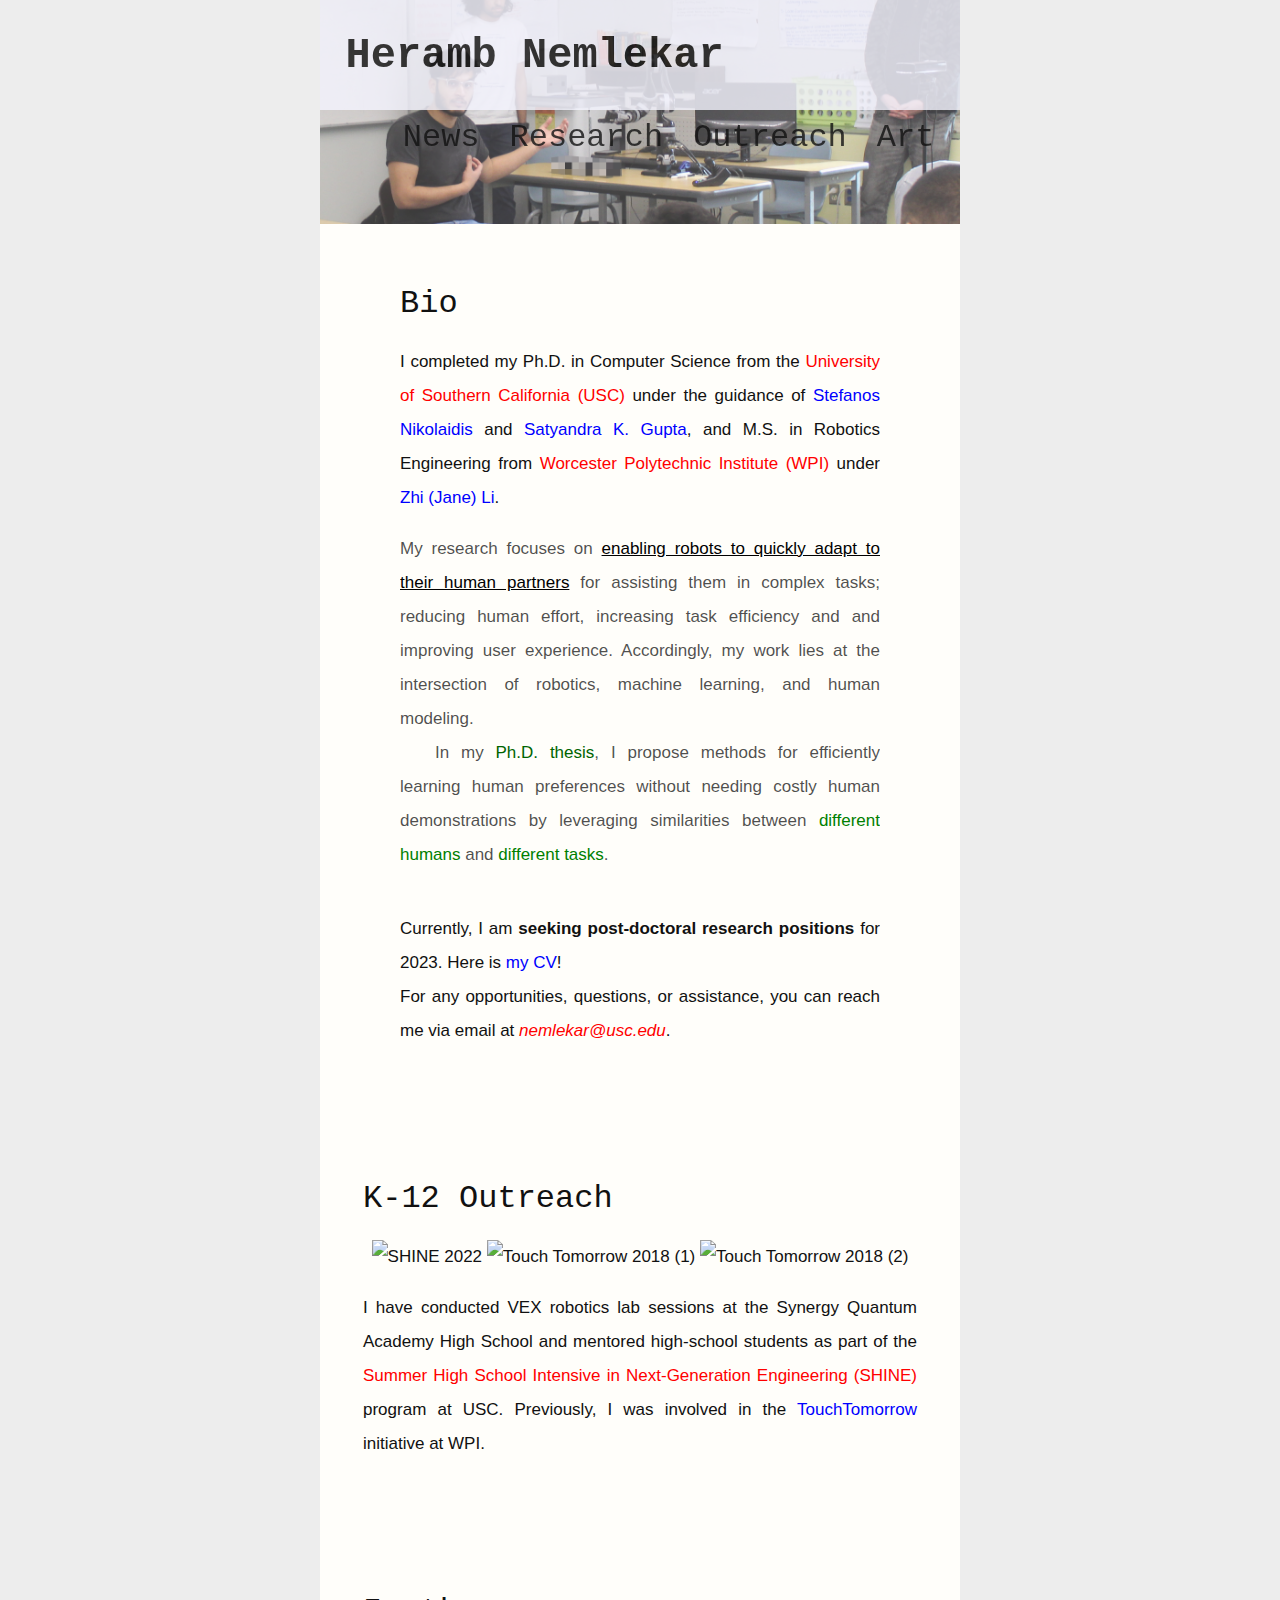
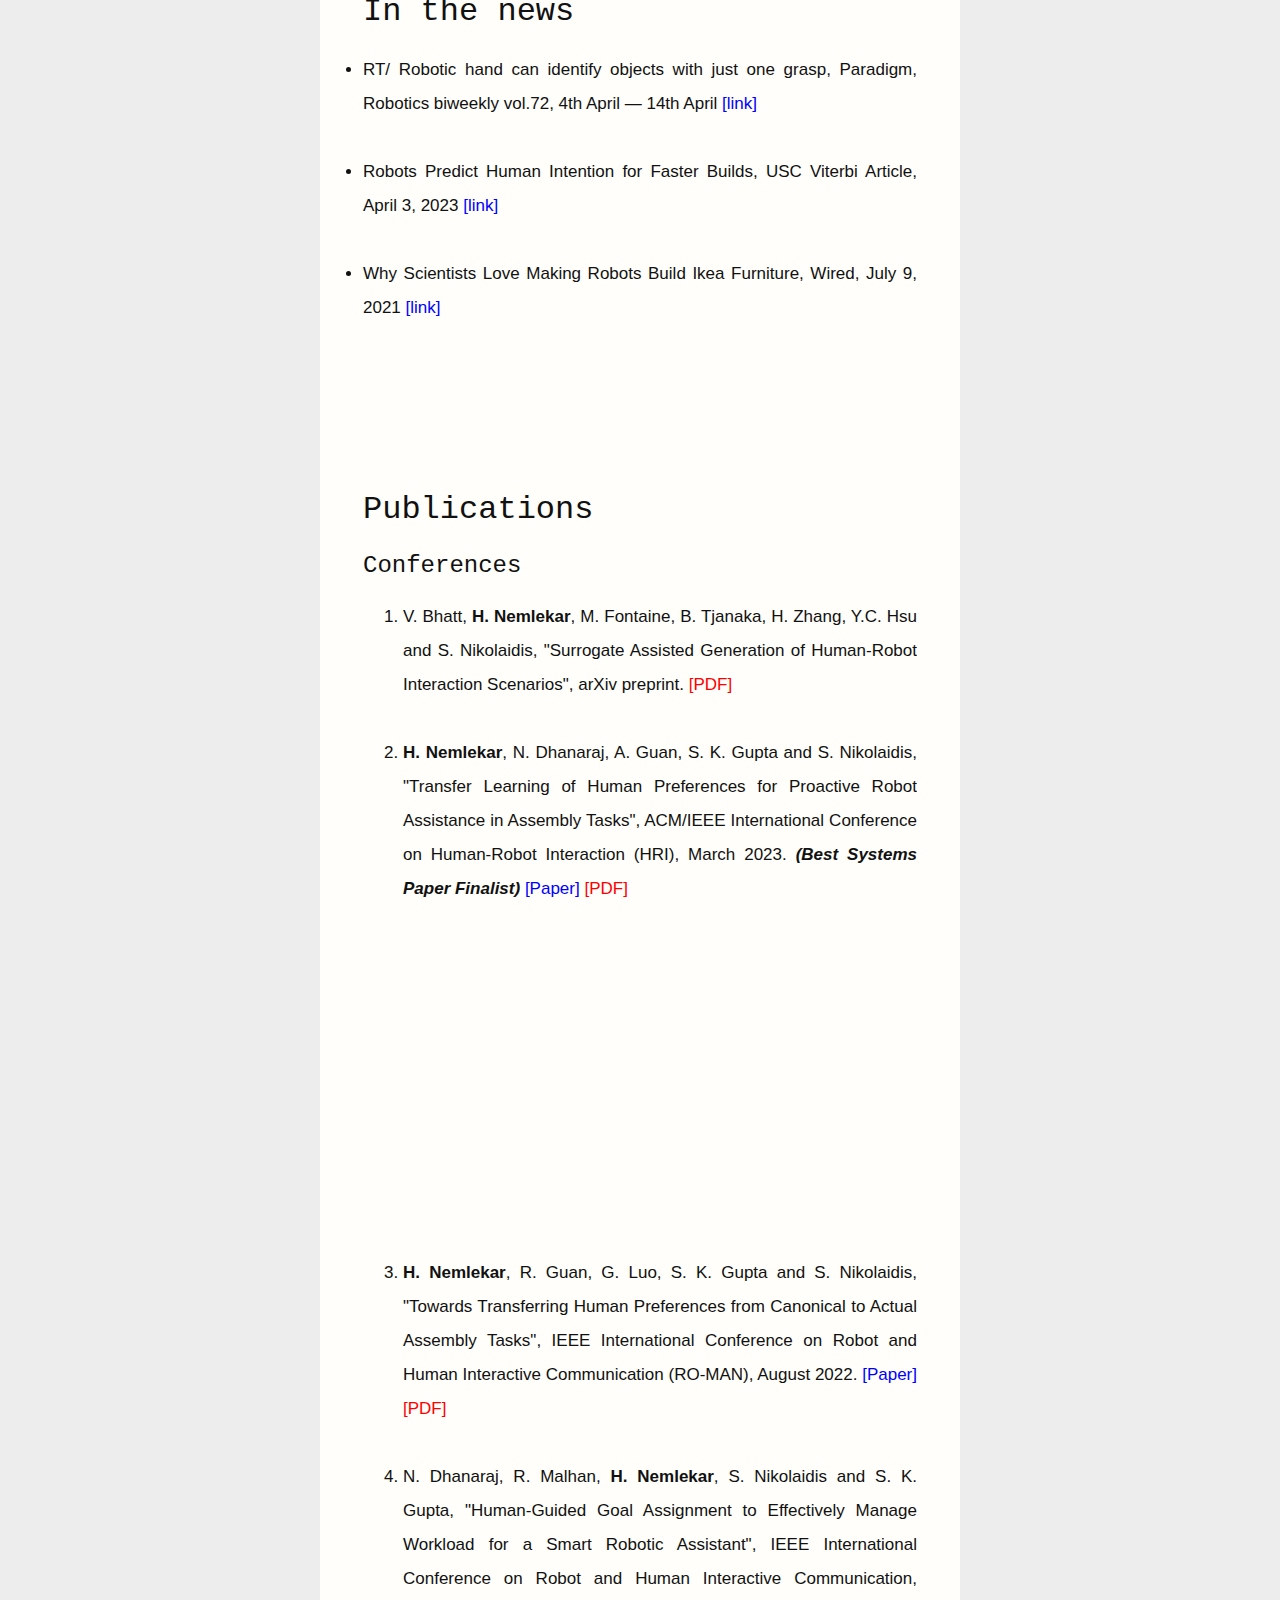
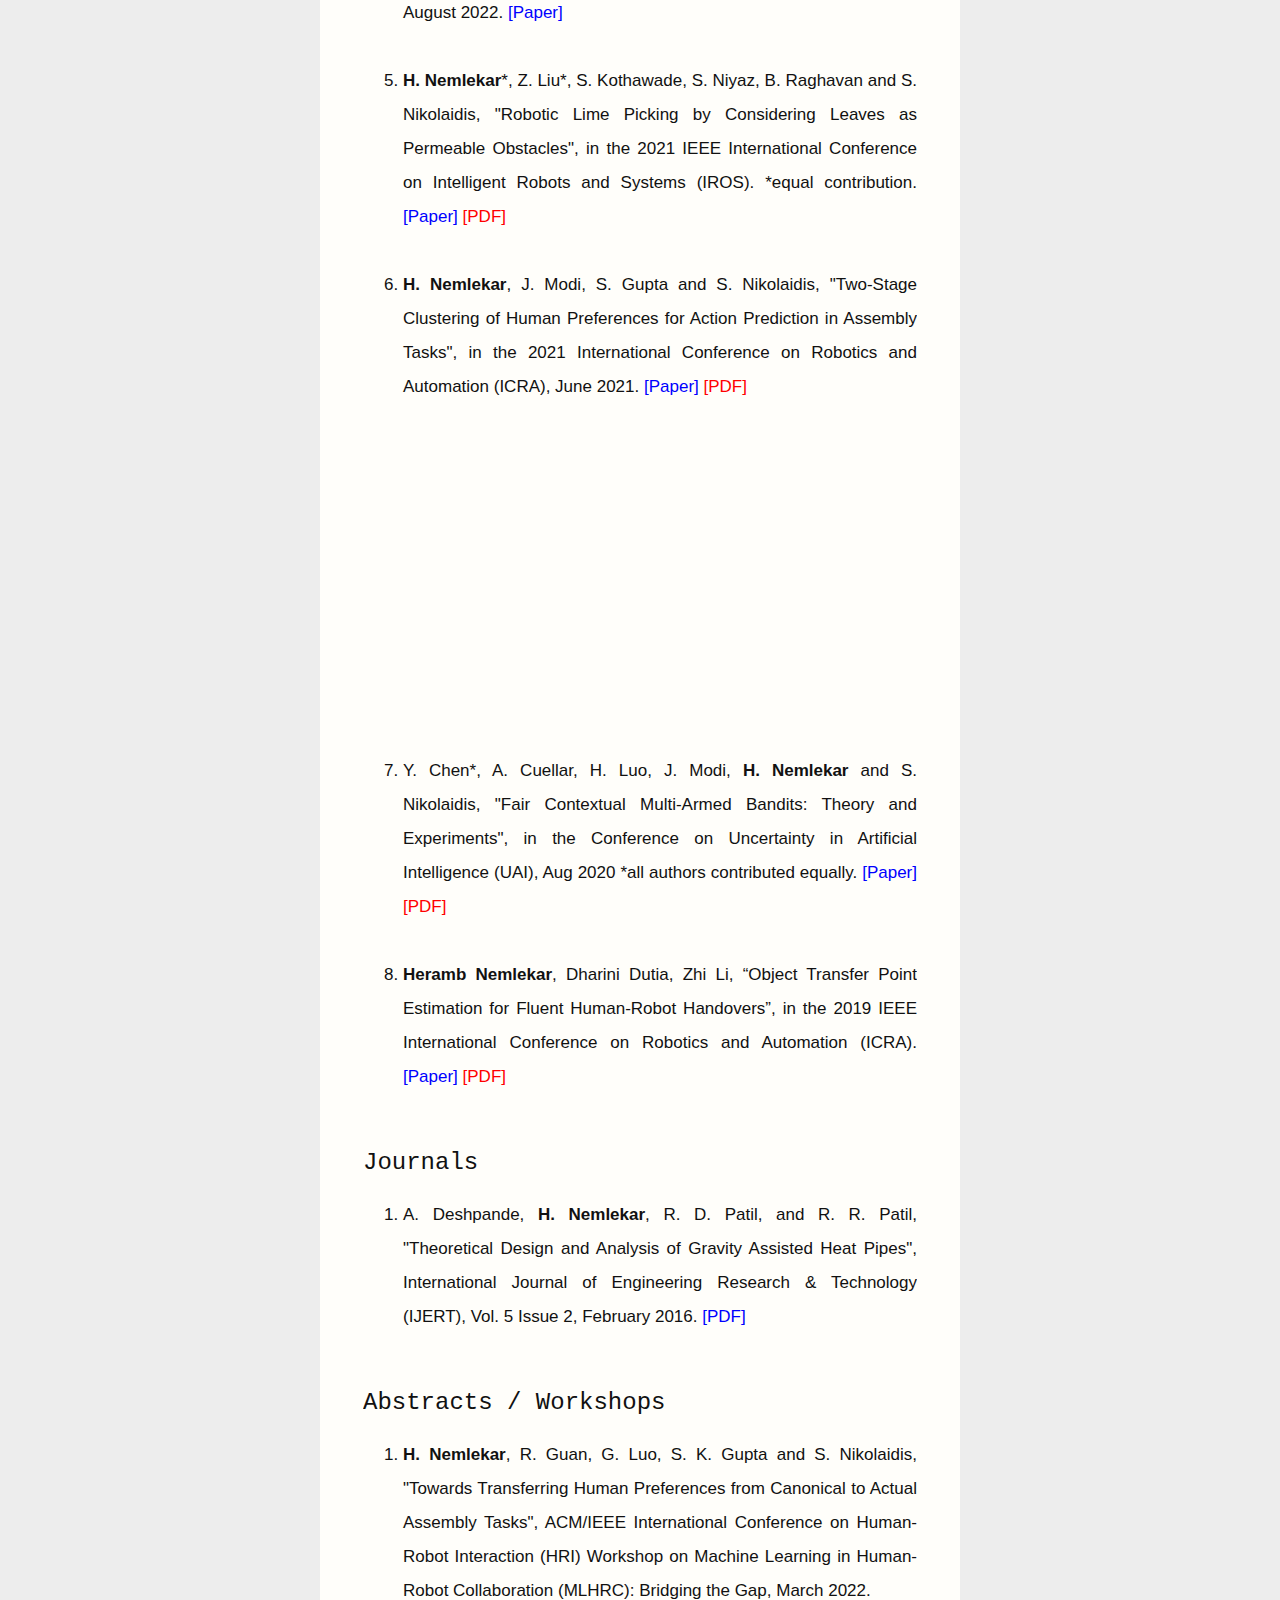
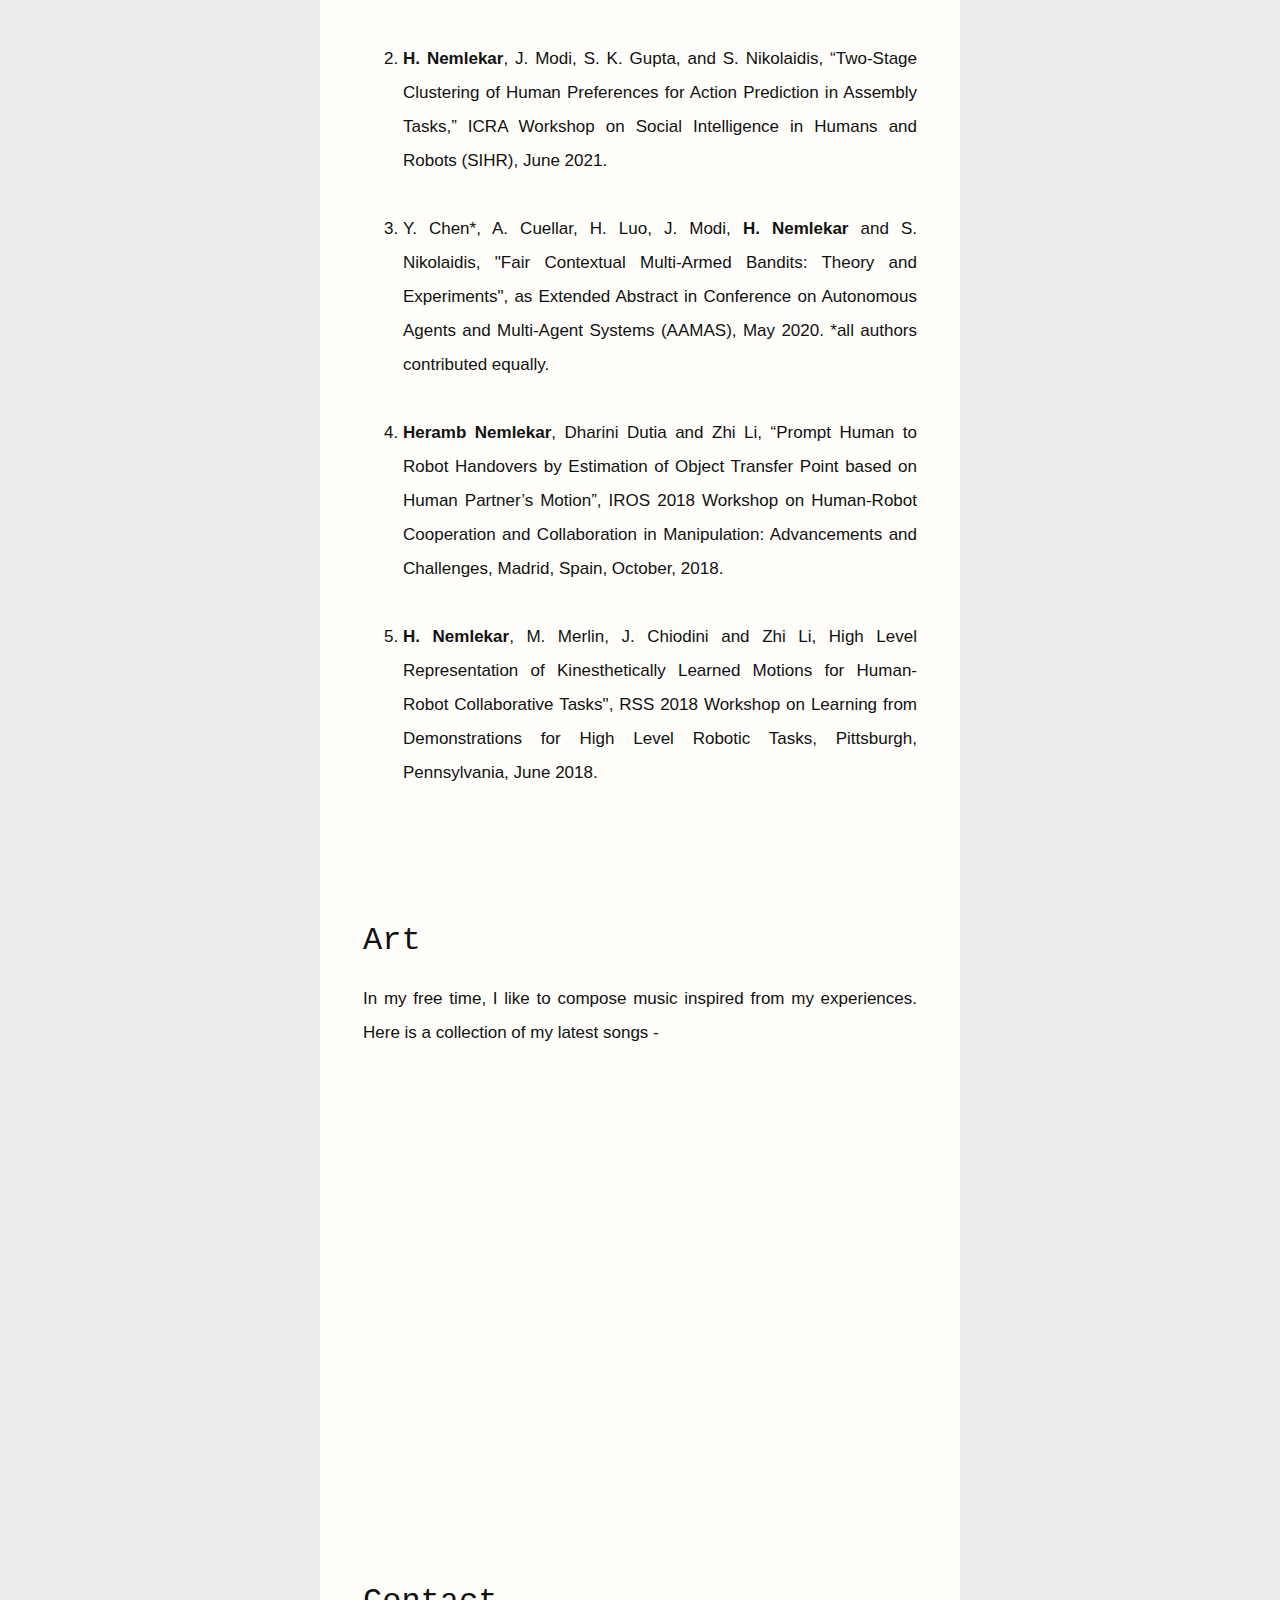
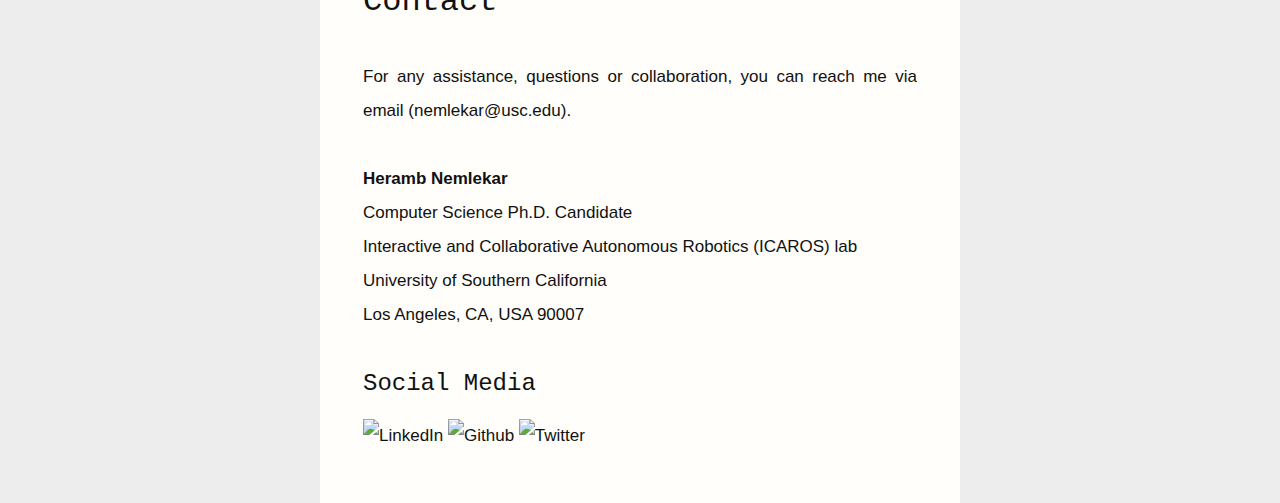
==== commit 61ea7e2b: "finalized header and bio" ====
--- a/index.html
+++ b/index.html
@@ -1,31 +1,33 @@
 <!DOCTYPE html>
 <html xmlns="http://www.w3.org/1999/xhtml">
 
-<img src="images/sf.jpg" alt="SF" width="950px" class="center">
+<img src="images/school.png" alt="synergy quantum academy" width="50%" class="center">
 
 <head>
 <meta http-equiv="Content-Type" content="text/html; charset=UTF-8" />
 <title>Heramb Nemlekar</title>
 <link href="styles.css" rel="stylesheet" type="text/css">
-<link rel="stylesheet" href="css/prettyPhoto.css" type="text/css" media="screen" charset="utf-8" />
+<!-- <link rel="stylesheet" href="css/prettyPhoto.css" type="text/css" media="screen" charset="utf-8" /> -->
 <link href='http://fonts.googleapis.com/css?family=Bree+Serif' rel='stylesheet' type='text/css'>
 <link href='http://fonts.googleapis.com/css?family=Open+Sans' rel='stylesheet' type='text/css'>
 
 <script type='text/javascript' src="http://ajax.googleapis.com/ajax/libs/jquery/1/jquery.min.js?ver=3.3"></script>
-<script type="text/javascript" src="js/jquery.prettyPhoto.js"></script>
+<!-- <script type="text/javascript" src="js/jquery.prettyPhoto.js"></script> -->
 <script type="text/javascript" src="js/jquery.easing.1.3.js"></script>
 
 </head>
 
 <body>
+
 <div id="header">
-	<ul id="logo">Heramb Nemlekar</ul>
-	<ul id="main-menu">
-    	<li><a href="#outreach">Outreach</a></li>
-    	<li><a href="#research">Research</a></li>
-    	<li><a href="#art">Art</a></li>
-        <li><a href="#contact">Contact</a></li>
+    <div id="name"><b>Heramb Nemlekar</b></div>
+    <ul id="main-menu">
+        <li><a href="#news">News</a></li>
+        <li><a href="#research">Research</a></li>
+        <li><a href="#outreach">Outreach</a></li>
+        <li><a href="#art">Art</a></li>
     </ul>
+
 </div>
 
 <div id="container">
@@ -35,12 +37,20 @@
         <div class="content">
 			<h1>Bio</h1>
 					<p>
-						I am a Ph.D. Candidate in the <a href="https://icaros.usc.edu/" style="color: blue">Interactive and Collaborative Autonomous Robotics Lab</a> at the <a href="https://www.usc.edu/" style="color: blue">University of Southern California (USC)</a>, advised by <a href="https://stefanosnikolaidis.net/" style="color: blue">Dr. Stefanos Nikolaidis</a>. Broadly, my research involves studying human behaviour to develop machine learning approaches for improving human-robot interaction (HRI). Specifically, I focus on enabling robots to quickly adapt to the preferences of a human teammate and assist them in complex tasks to reduce human effort and improve the team efficiency.
-						<br>
-						<br> In my Ph.D. thesis, I propose a framework for efficiently learning human preferences in actual assembly tasks without requiring explicit demonstrations (that are often tedious and time-consuming) by exploiting (i) <a href="https://ieeexplore.ieee.org/document/9561649" style="color: blue">similarities between preferences of different humans</a>, and (ii) <a href="https://arxiv.org/pdf/2111.06454.pdf" style="color: blue">similarities between different tasks</a>.
-						<br>
-						<br> Currently, I am seeking post-doctoral research positions for 2023!
-						<!--I am motivated by the possibility of robots coexisting with humans to support and enhance human capabilities in various domains ranging from industrial assemblies to activities of daily living. As robots become more 'human-safe', physical human-robot interaction will be inevitable. While industrial automation has helped to maximized gains on a system level, on an individual level, what signifies as a ‘gain’ can be different for different people. Therefore, my research focuses on improving the overall performance (e.g., task efficiency) as well as the individual human objectives (e.g., user satisfaction) in human-robot interaction. Apart from HRI, I am also fascinated by space exploration. Building on my background in robotics, I hope to (at some point in the future) apply the concepts of robot estimation, planning and learning for - planetary exploration and even HRI in space operations.-->
+						I completed my Ph.D. in Computer Science from the <a href="https://www.usc.edu/" target="_blank" style="color: red">University of Southern California (USC)</a> under the guidance of <a href="https://stefanosnikolaidis.net/" target="_blank" style="color: blue">Stefanos Nikolaidis</a> and <a href="https://sites.usc.edu/skgupta/" target="_blank" style="color: blue">Satyandra K. Gupta</a>, and M.S. in Robotics Engineering from <a href="https://www.wpi.edu/" target="_blank" style="color: red">Worcester Polytechnic Institute (WPI)</a> under <a href="http://labs.wpi.edu/hiro/zhi-jane-li/" target="_blank" style="color: blue">Zhi (Jane) Li</a>.
+					</p>
+
+					<p style="margin-bottom: 0; color: rgba(0, 0, 0, 0.7)">
+						My research focuses on <font color="#000000"><u>enabling robots to quickly adapt to their human partners</u></font> for assisting them in complex tasks; reducing human effort, increasing task efficiency and and improving user experience. Accordingly, my work lies at the intersection of robotics, machine learning, and human modeling.
+					</p>
+
+					<p style="margin-top: 0; text-indent: 35px; color: rgba(0, 0, 0, 0.7)">
+						In my <a href="https://drive.google.com/uc?export=view&id=1t0PtDxpALlSBxjj11gcERJgi1GbvBc1y" target="_blank" style="color: darkgreen">Ph.D. thesis</a>, I propose methods for efficiently learning human preferences without needing costly human demonstrations by leveraging similarities between <a href="https://ieeexplore.ieee.org/document/9561649" style="color: green">different humans</a> and <a href="https://ieeexplore.ieee.org/abstract/document/9900872" style="color: green">different tasks</a>.
+					</p>
+
+					<p style="margin-top: 40px;">
+						Currently, I am <b>seeking post-doctoral research positions</b> for 2023. Here is <a href="https://drive.google.com/uc?export=view&id=1or2iY61Uy_1W7KkJhI5VsxtAPTfdQbQo" target="_blank" style="color: blue">my CV</a>!
+						<br> For any opportunities, questions, or assistance, you can reach me via email at <a href = "mailto: nemlekar@usc.edu" style="color: red"><i>nemlekar@usc.edu</i></a>.
 					</p>
 		</div>
     </div>
@@ -54,12 +64,27 @@
     			<img src="https://github.com/hsnemlekar/home/blob/master/images/touchtomorrow1.jpg?raw=true" alt="Touch Tomorrow 2018 (1)" height="175">
     			<img src="https://github.com/hsnemlekar/home/blob/master/images/touchtomorrow2.JPG?raw=true" alt="Touch Tomorrow 2018 (2)" height="175">
 			</div>
-			<p> I have mentored high-school students as part of the <a href="https://viterbik12.usc.edu/shine/" style="color: red">Summer High School Intensive in Next-Generation Engineering (SHINE)</a> program at USC. Previously, I was involved in the <a href="https://viterbik12.usc.edu/shine/" style="color: blue">TouchTomorrow</a> initiative at WPI.
+			<p>  I have conducted VEX robotics lab sessions at the Synergy Quantum Academy High School and mentored high-school students as part of the <a href="https://viterbik12.usc.edu/shine/" style="color: red">Summer High School Intensive in Next-Generation Engineering (SHINE)</a> program at USC. Previously, I was involved in the <a href="https://viterbik12.usc.edu/shine/" style="color: blue">TouchTomorrow</a> initiative at WPI.
 
 			</p>
     </div>
 <!--End outreach Section-->
 
+<!--Begin News Section-->
+    <div id="news">
+    	<h1>In the news</h1>
+		<p>
+			<ul>
+				<li> RT/ Robotic hand can identify objects with just one grasp, Paradigm, Robotics biweekly vol.72, 4th April — 14th April <a href="https://medium.com/paradigm-research/rt-robotic-hand-can-identify-objects-with-just-one-grasp-29be9ccd5549" style="color: blue">[link]</a>  </li><br>
+				<li> Robots Predict Human Intention for Faster Builds, USC Viterbi Article, April 3, 2023 <a href="https://viterbischool.usc.edu/news/2023/04/robots-predict-human-intention-for-faster-builds/" style="color: blue">[link]</a>  </li><br>
+				<li> Why Scientists Love Making Robots Build Ikea Furniture, Wired, July 9, 2021 <a href="https://www.wired.com/story/why-scientists-love-making-robots-build-ikea-furniture/" style="color: blue">[link]</a>  </li><br>
+			</ul>
+			
+		</p>
+			
+    </div>
+<!--End News Section-->
+	    
 <!--Begin research Section-->
     <div id="research">
         <div class="content">
@@ -67,10 +92,13 @@
 			<h1>Publications</h1>
 				<h2>Conferences</h2>
 					<ol>
-						<li>V. Bhatt, <b>H. Nemlekar</b>, M. Fontaine, B. Tjanaka, H. Zhang, Y.C. Hsu and S. Nikolaidis, "Surrogate Assisted Generation of Human-Robot Interaction Scenarios", arXiv preprint. In preparation for Conference on Robot Learning (CoRL), November 2023. <a href="https://arxiv.org/pdf/2304.13787.pdf" style="color: red">[PDF]</a> </li><br>
+						<li>V. Bhatt, <b>H. Nemlekar</b>, M. Fontaine, B. Tjanaka, H. Zhang, Y.C. Hsu and S. Nikolaidis, "Surrogate Assisted Generation of Human-Robot Interaction Scenarios", arXiv preprint. <a href="https://arxiv.org/pdf/2304.13787.pdf" style="color: red">[PDF]</a> </li><br>
 						
-						<li><b>H. Nemlekar</b>, N. Dhanaraj, A. Guan, S. K. Gupta and S. Nikolaidis, "Transfer Learning of Human Preferences for Proactive Robot Assistance in Assembly Tasks", ACM/IEEE International Conference on Human-Robot Interaction (HRI), March 2023. <i>(Best Systems Paper Finalist)</i> <a href="https://dl.acm.org/doi/10.1145/3568162.3576965" style="color: blue">[Paper]</a> <a href="https://dl.acm.org/doi/pdf/10.1145/3568162.3576965" style="color: red">[PDF]</a> </li><br>
+						<li><b>H. Nemlekar</b>, N. Dhanaraj, A. Guan, S. K. Gupta and S. Nikolaidis, "Transfer Learning of Human Preferences for Proactive Robot Assistance in Assembly Tasks", ACM/IEEE International Conference on Human-Robot Interaction (HRI), March 2023. <b><i>(Best Systems Paper Finalist)</i></b> <a href="https://dl.acm.org/doi/10.1145/3568162.3576965" style="color: blue">[Paper]</a> <a href="https://dl.acm.org/doi/pdf/10.1145/3568162.3576965" style="color: red">[PDF]</a> </li><br>
 						
+						<p align="center">
+							<iframe width="480" height="270" src="https://www.youtube.com/embed/8SO6Zh3wN24" title="YouTube video player" frameborder="0" allow="accelerometer; autoplay; clipboard-write; encrypted-media; gyroscope; picture-in-picture" allowfullscreen></iframe>
+						</p>
 						<li><b>H. Nemlekar</b>, R. Guan, G. Luo, S. K. Gupta and S. Nikolaidis, "Towards Transferring Human Preferences from Canonical to Actual Assembly Tasks", IEEE International Conference on Robot and Human Interactive Communication (RO-MAN), August 2022. <a href="https://ieeexplore.ieee.org/abstract/document/9900872" style="color: blue">[Paper]</a> <a href="https://arxiv.org/pdf/2111.06454.pdf" style="color: red">[PDF]</a> </li><br>
 
 						<li>N. Dhanaraj, R. Malhan, <b>H. Nemlekar</b>, S. Nikolaidis and S. K. Gupta, "Human-Guided Goal Assignment to Effectively Manage Workload for a Smart Robotic Assistant", IEEE International Conference on Robot and Human Interactive Communication, August 2022. <a href="https://ieeexplore.ieee.org/abstract/document/9900551" style="color: blue">[Paper]</a> </li><br>
--- a/styles.css
+++ b/styles.css
@@ -1,32 +1,35 @@
 body{
-	background-color:#ededed;
-	margin:0px;
-	font: 400 24/26px 'Bree Serif', Georgia, sans-serif;
+	background-color: #ededed;
+	margin: 0px;
+	font-family: 'Montserrat', sans-serif;
+    font-size: 17px;
+    line-height: 34px;
+    font-weight: normal;
 	color: #111111;
 	text-align: justify;
-  text-justify: inter-word;
+	text-justify: inter-word;
 }
-h1{font: 400 28px/30px 'Garamond', monospace; color: #111111;}
-h2{font: 400 20px/22px 'Bree Serif', Georgia; color: #111111;}
-h3{font: 400 18px/20px 'Bree Serif', Georgia, serif; color: #111111;}
-ul{margin:0px; padding:0px;}
+h1{font: normal 32px/38px 'Garamond', monospace; color: #111111;}
+h2{font: normal 24px/30px 'Garamond', monospace; color: #111111;}
+h3{font: normal 20px/24px 'Bree Serif', Georgia, serif; color: #111111;}
+ul{margin: 0px; padding:0px;}
 a {text-decoration:none; color: #111111;}
 a:hover {color: #111111;}
 a img{border:0px;}
 
 .center{
-  display: block;
-  margin-left: auto;
-  margin-right: auto;
-  opacity: 0.8;
+	display: block;
+	margin-left: auto;
+	margin-right: auto;
+	opacity: 0.8;
 }
 
 #container{
-	width:950px;
-	margin:0px auto 0px auto;
+	width: 50%;  
+	margin: 0 auto;
 	background-color: #fffefa;
-	overflow:auto;
-	padding-bottom:50px;
+	overflow: auto;
+	padding-bottom: 50px;
 }
 
 /****************************************************/
@@ -34,35 +37,36 @@
 /****************************************************/
 
 #header{
-	width:864px;
-	height:115px;
-	background-color:#edeada;
-	opacity:0.7;
-	padding:0px 43px;
+	width: 46%;  /* because the header has 2% padding on each side */
+	height: 110px;
+	background-color: #f5f5ff;
+	opacity: 0.8;
+	padding: 0% 2%;
 	position: fixed;
-	top:0px;
-	left:50%;
-	margin: 0 0 0 -475px;
+	top: 0;
+    left: 50%;
+    transform: translateX(-50%);
+	text-align: center;
 }
-#header #logo{
-	padding-top:40px;
-	float:left;
-	font: 400 38px/40px 'Garamond', monospace;
+#header #name{
+	padding-top: 32px;
+	float: left;
+	font: normal 42px/48px 'Garamond', monospace;
+	margin-right: 1%; 
 }
-#header #main-menu{float:right; padding-top:45px;}
+#header #main-menu{float: right; padding-top:34px;}
 #header #main-menu li{
-	float:left;
-	list-style:none;
-	margin-left:27px;
-	font: 400 24px/40px 'Garamond', monospace;
-	color: #DEB887;
+	float: left;
+	list-style: none;
+	margin-left: 30px;
+	font: normal 32px/48px 'Garamond', monospace;
 }
 
 /****************************************************/
 /* about SECTION */
 /****************************************************/
 
-#about{margin:0px 43px; padding-top:30px;}
+#about{margin:0px 80px; padding-top:40px;}
 #about .content{overflow:auto;}
 #about .content img{float:left; margin-right:40px; border:5px solid #222222;}
 
@@ -71,16 +75,34 @@
 /* publication SECTION */
 /****************************************************/
 
-#research{margin:0px 43px; padding-top:30px;}
+#research{margin:0px 43px; padding-top:94px;}
 #research .content{overflow:auto;}
 #research .content img{float:left; margin-right:40px; border:5px solid #222222;}
+
+
+/****************************************************/
+/* outreach SECTION */
+/****************************************************/
+
+#outreach{margin:0px 43px; padding-top:94px;}
+#outreach .content{overflow:auto; text-align:center}
+#outreach .content img{float:middle; margin-right:0px; opacity:1.0; border:0px solid #edeada;}
+
+
+/****************************************************/
+/* news SECTION */
+/****************************************************/
+
+#news{margin:0px 43px; padding-top:94px;}
+#news .content{overflow:auto; text-align:center}
+#news .content img{float:middle; margin-right:0px; opacity:1.0; border:0px solid #edeada;}
 
 
 /****************************************************/
 /* art SECTION */
 /****************************************************/
 
-#art{margin:0px 43px; padding-top:30px;}
+#art{margin:0px 43px; padding-top:94px;}
 #art .content{overflow:auto; text-align:center}
 #art .content img{float:middle; margin-right:0px; opacity:0.8; border:0px solid #edeada;}
 
@@ -88,7 +110,7 @@
 /****************************************************/
 /* contact SECTION */
 /****************************************************/
-#contact{margin:0px 43px; padding-top:30px;}
+#contact{margin:0px 43px; padding-top:94px;}
 #contact .content{overflow:auto;}
 #contact #social-footer{
 	width:300px;
@@ -113,3 +135,11 @@
 /****************************************************/
 /* MISC */
 /****************************************************/
+
+.left, .right {
+  display: inline-block;
+}
+
+p.indent {
+    text-indent: 15px;
+}
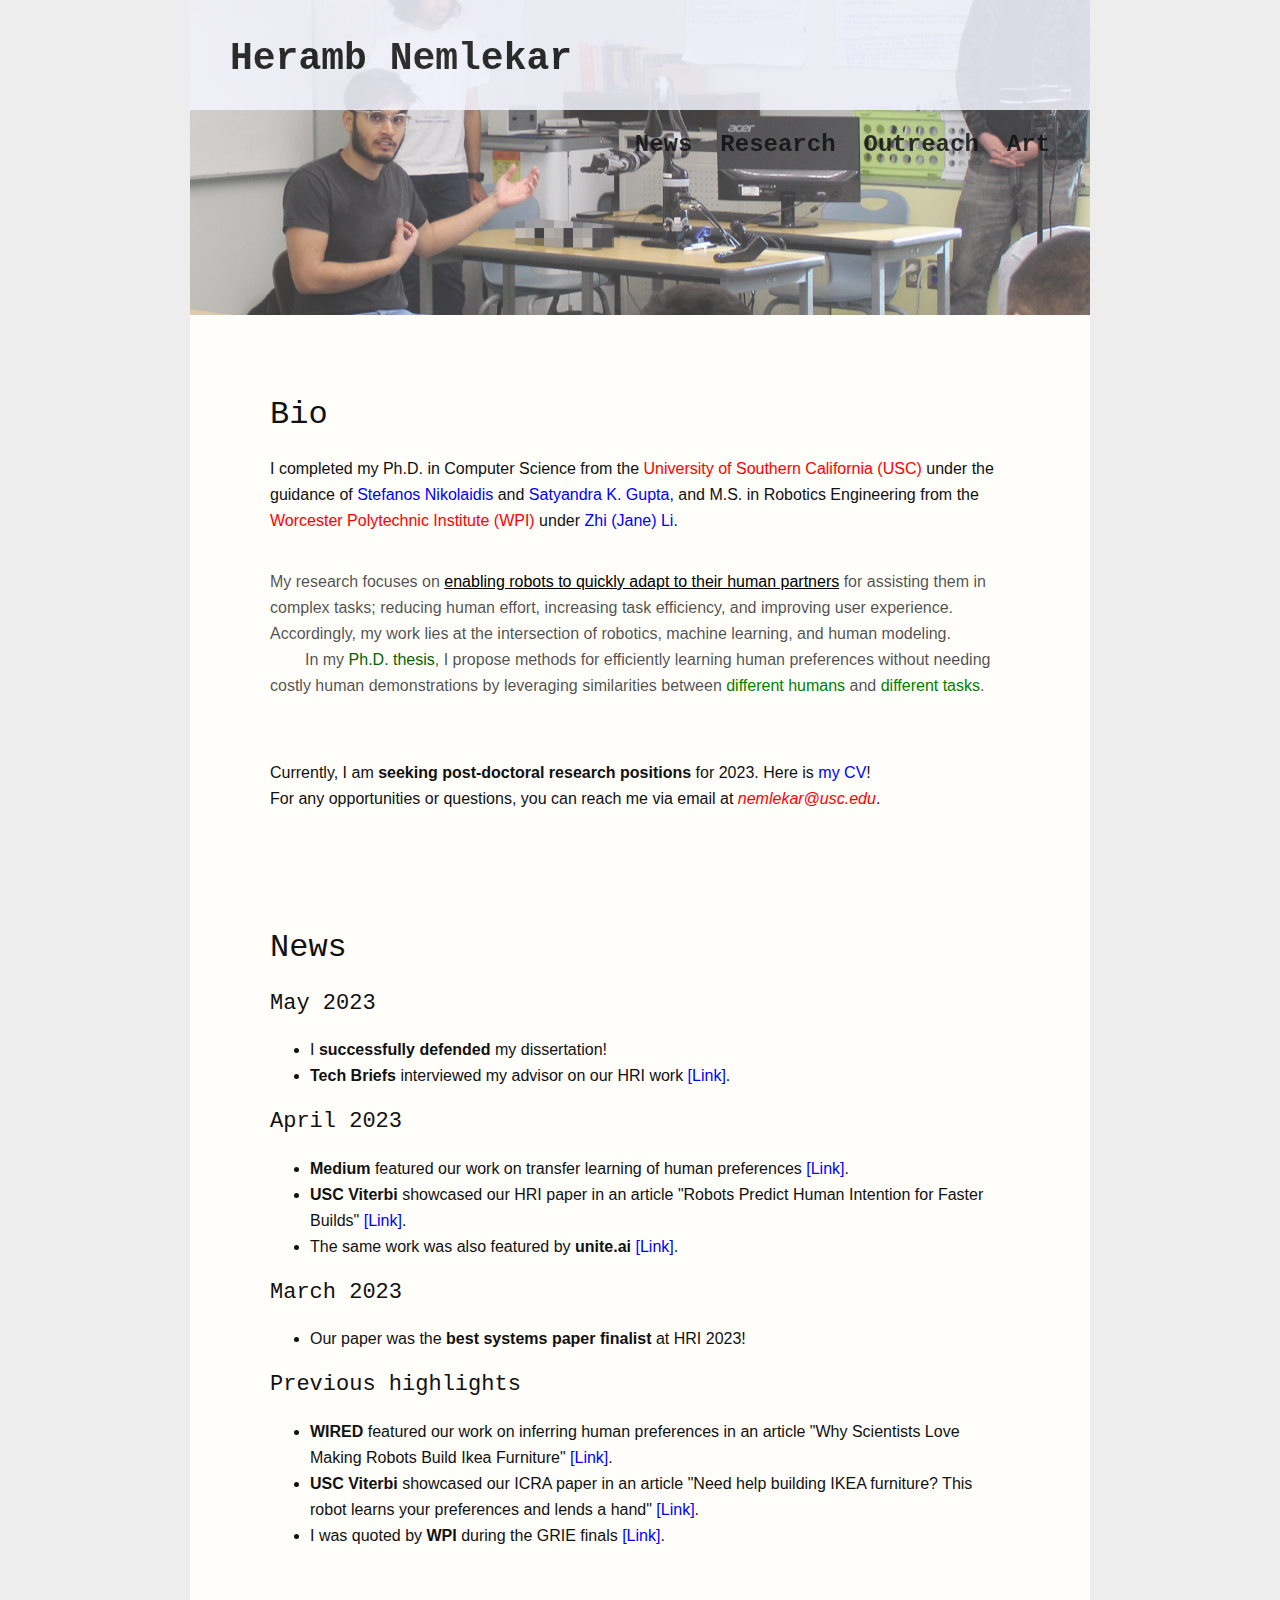
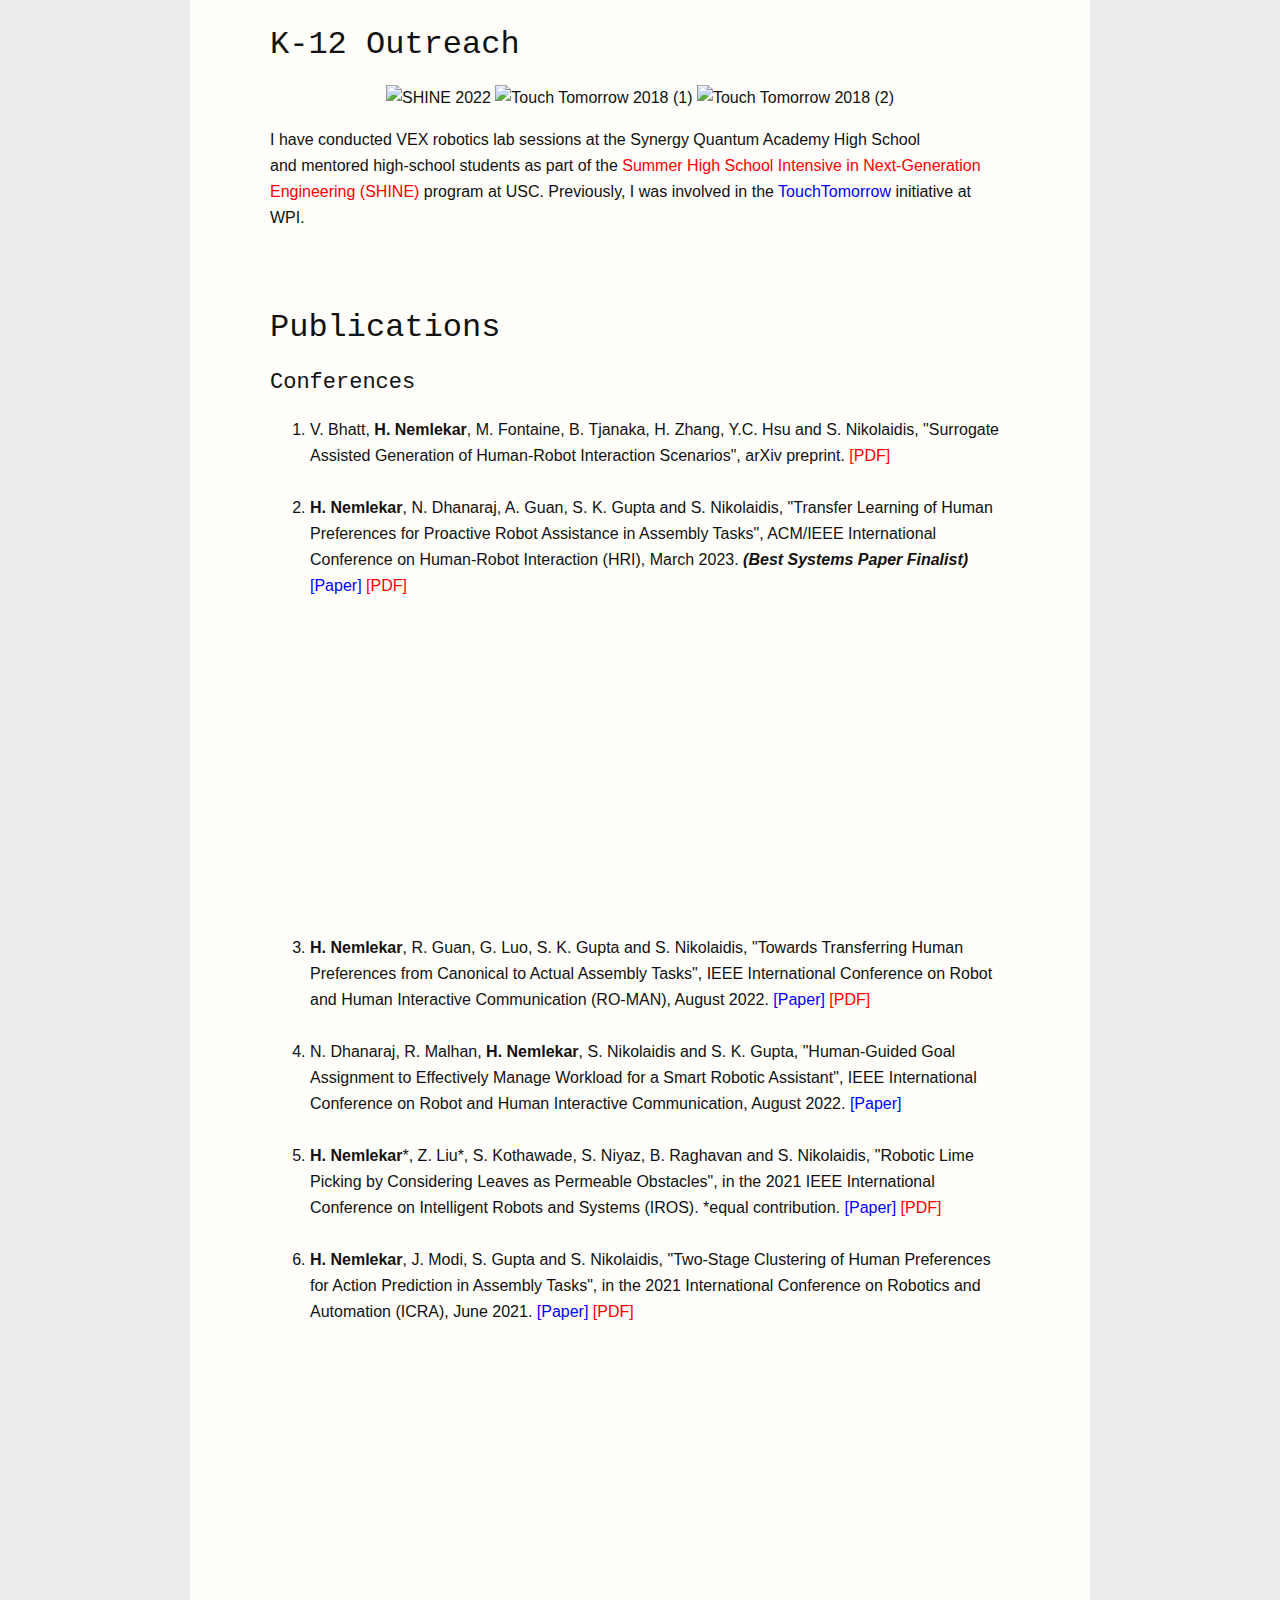
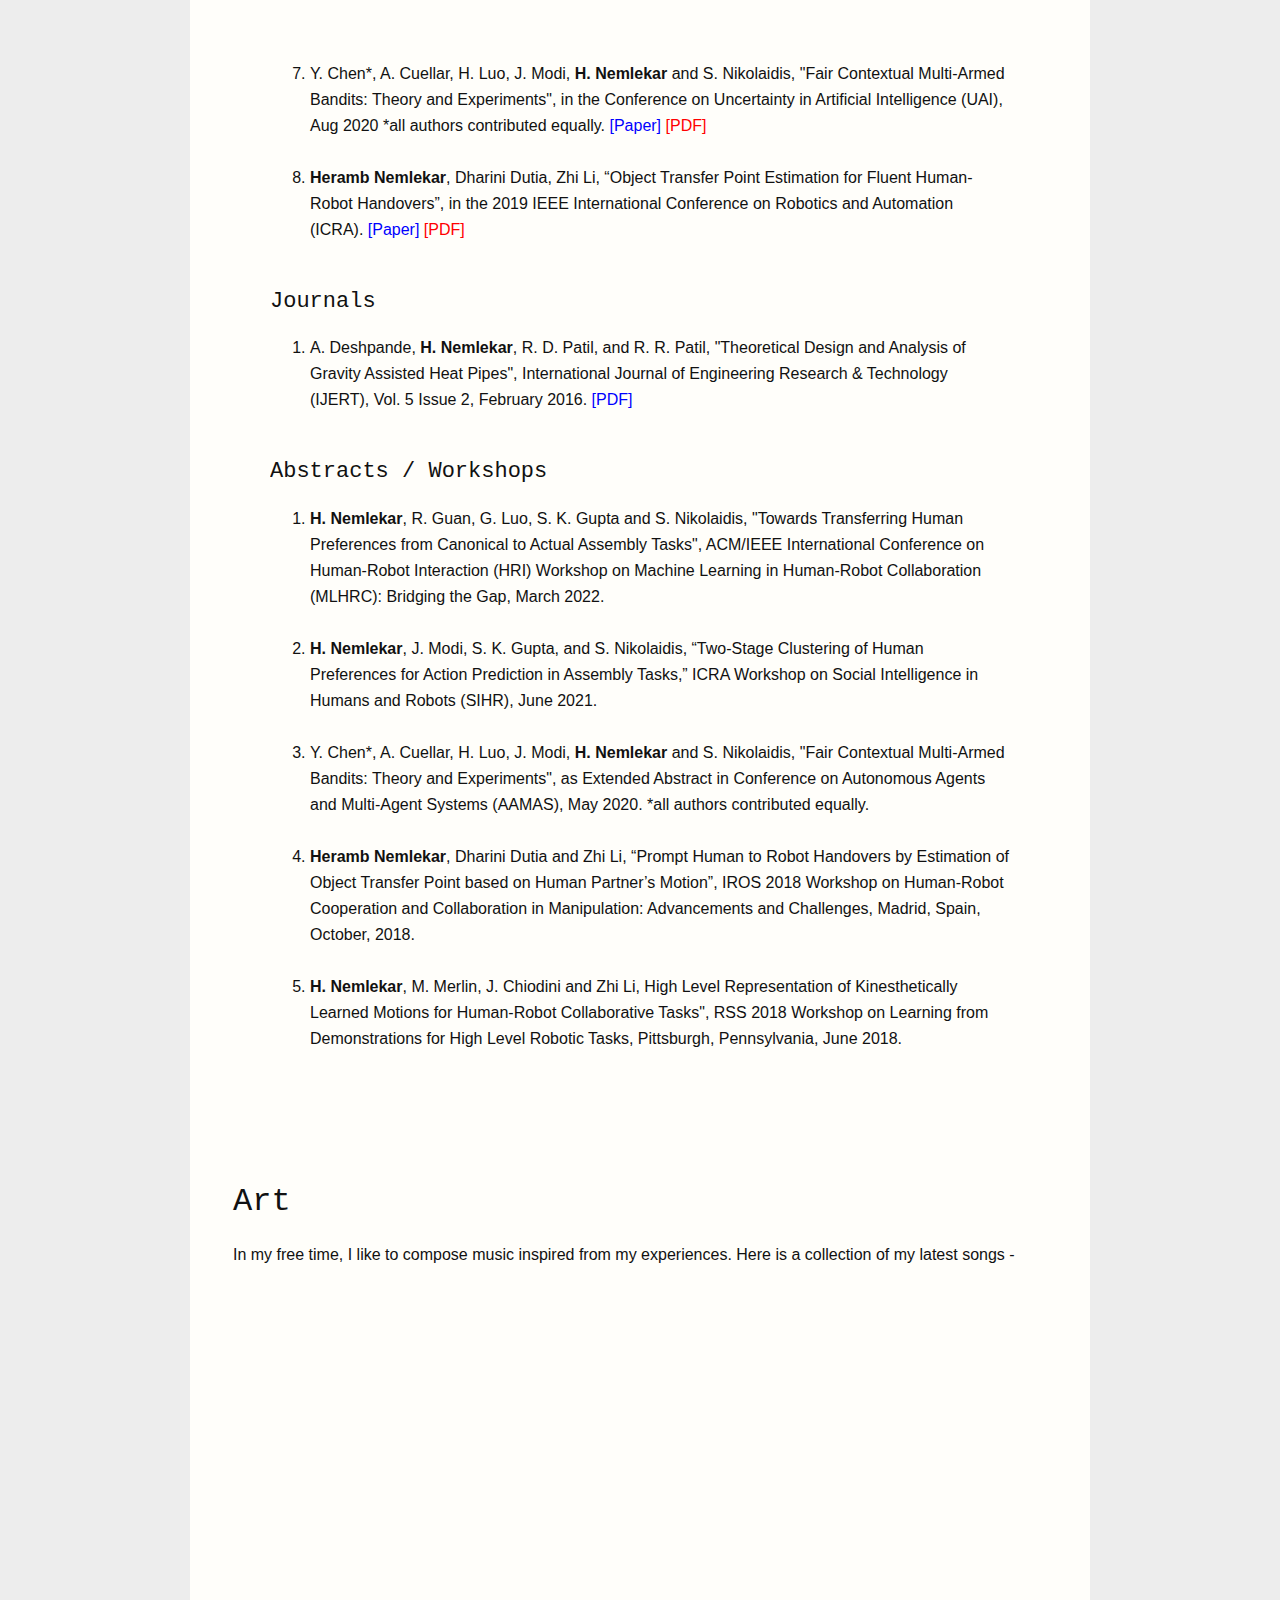
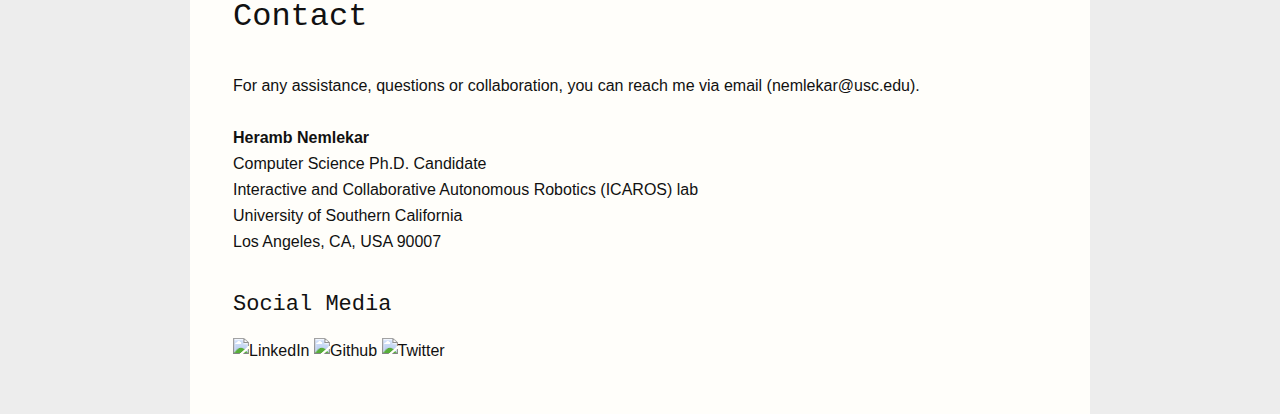
==== commit 87b22a26: "reverted back the changes" ====
--- a/index.html
+++ b/index.html
@@ -1,34 +1,58 @@
 <!DOCTYPE html>
 <html xmlns="http://www.w3.org/1999/xhtml">
 
-<img src="images/school.png" alt="synergy quantum academy" width="50%" class="center">
+<img src="images/school.png" alt="synergy quantum academy" width="900px" class="center">
 
 <head>
 <meta http-equiv="Content-Type" content="text/html; charset=UTF-8" />
 <title>Heramb Nemlekar</title>
 <link href="styles.css" rel="stylesheet" type="text/css">
-<!-- <link rel="stylesheet" href="css/prettyPhoto.css" type="text/css" media="screen" charset="utf-8" /> -->
+<link rel="stylesheet" href="css/prettyPhoto.css" type="text/css" media="screen" charset="utf-8" />
 <link href='http://fonts.googleapis.com/css?family=Bree+Serif' rel='stylesheet' type='text/css'>
 <link href='http://fonts.googleapis.com/css?family=Open+Sans' rel='stylesheet' type='text/css'>
 
 <script type='text/javascript' src="http://ajax.googleapis.com/ajax/libs/jquery/1/jquery.min.js?ver=3.3"></script>
-<!-- <script type="text/javascript" src="js/jquery.prettyPhoto.js"></script> -->
+<script type="text/javascript" src="js/jquery.prettyPhoto.js"></script>
 <script type="text/javascript" src="js/jquery.easing.1.3.js"></script>
+<script src="js/script.js"></script>
 
 </head>
 
 <body>
 
 <div id="header">
-    <div id="name"><b>Heramb Nemlekar</b></div>
+    <div id="name">Heramb Nemlekar</div>
     <ul id="main-menu">
         <li><a href="#news">News</a></li>
         <li><a href="#research">Research</a></li>
         <li><a href="#outreach">Outreach</a></li>
         <li><a href="#art">Art</a></li>
     </ul>
-
 </div>
+
+<!-- <div id="header">
+  <div id="container">
+    <div id="mobile-menu-toggle" class="menu-toggle">
+      <span></span>
+      <span></span>
+      <span></span>
+    </div>
+    <div id="name">Heramb Nemlekar</div>
+    <ul id="main-menu" class="desktop-menu">
+      <li><a href="#news">News</a></li>
+      <li><a href="#research">Research</a></li>
+      <li><a href="#outreach">Outreach</a></li>
+      <li><a href="#art">Art</a></li>
+    </ul>
+  </div>
+  <ul id="mobile-dropdown-menu" class="mobile-menu">
+    <li><a href="#news">News</a></li>
+    <li><a href="#research">Research</a></li>
+    <li><a href="#outreach">Outreach</a></li>
+    <li><a href="#art">Art</a></li>
+  </ul>
+</div> -->
+
 
 <div id="container">
 
@@ -36,25 +60,58 @@
 	<div id="about">
         <div class="content">
 			<h1>Bio</h1>
-					<p>
-						I completed my Ph.D. in Computer Science from the <a href="https://www.usc.edu/" target="_blank" style="color: red">University of Southern California (USC)</a> under the guidance of <a href="https://stefanosnikolaidis.net/" target="_blank" style="color: blue">Stefanos Nikolaidis</a> and <a href="https://sites.usc.edu/skgupta/" target="_blank" style="color: blue">Satyandra K. Gupta</a>, and M.S. in Robotics Engineering from <a href="https://www.wpi.edu/" target="_blank" style="color: red">Worcester Polytechnic Institute (WPI)</a> under <a href="http://labs.wpi.edu/hiro/zhi-jane-li/" target="_blank" style="color: blue">Zhi (Jane) Li</a>.
-					</p>
-
-					<p style="margin-bottom: 0; color: rgba(0, 0, 0, 0.7)">
-						My research focuses on <font color="#000000"><u>enabling robots to quickly adapt to their human partners</u></font> for assisting them in complex tasks; reducing human effort, increasing task efficiency and and improving user experience. Accordingly, my work lies at the intersection of robotics, machine learning, and human modeling.
-					</p>
-
-					<p style="margin-top: 0; text-indent: 35px; color: rgba(0, 0, 0, 0.7)">
-						In my <a href="https://drive.google.com/uc?export=view&id=1t0PtDxpALlSBxjj11gcERJgi1GbvBc1y" target="_blank" style="color: darkgreen">Ph.D. thesis</a>, I propose methods for efficiently learning human preferences without needing costly human demonstrations by leveraging similarities between <a href="https://ieeexplore.ieee.org/document/9561649" style="color: green">different humans</a> and <a href="https://ieeexplore.ieee.org/abstract/document/9900872" style="color: green">different tasks</a>.
-					</p>
-
-					<p style="margin-top: 40px;">
-						Currently, I am <b>seeking post-doctoral research positions</b> for 2023. Here is <a href="https://drive.google.com/uc?export=view&id=1or2iY61Uy_1W7KkJhI5VsxtAPTfdQbQo" target="_blank" style="color: blue">my CV</a>!
-						<br> For any opportunities, questions, or assistance, you can reach me via email at <a href = "mailto: nemlekar@usc.edu" style="color: red"><i>nemlekar@usc.edu</i></a>.
-					</p>
+				<p>
+					I completed my Ph.D. in Computer Science from the <a href="https://www.usc.edu/" target="_blank" style="color: red">University of Southern California (USC)</a> under the guidance of <a href="https://stefanosnikolaidis.net/" target="_blank" style="color: blue">Stefanos Nikolaidis</a> and <a href="https://sites.usc.edu/skgupta/" target="_blank" style="color: blue">Satyandra K. Gupta</a>, and M.S. in Robotics Engineering from the <a href="https://www.wpi.edu/" target="_blank" style="color: red">Worcester Polytechnic Institute (WPI)</a> under <a href="http://labs.wpi.edu/hiro/zhi-jane-li/" target="_blank" style="color: blue">Zhi (Jane) Li</a>.
+				</p>
+
+				<p style="margin-top: 35px; margin-bottom: 0; color: rgba(0, 0, 0, 0.7)">
+					My research focuses on <font color="#000000"><u>enabling robots to quickly adapt to their human partners</u></font> for assisting them in complex tasks; reducing human effort, increasing task efficiency, and improving user experience. Accordingly, my work lies at the intersection of robotics, machine learning, and human modeling.
+				</p>
+
+				<p style="margin-top: 0; text-indent: 35px; color: rgba(0, 0, 0, 0.7)">
+					In my <a href="https://drive.google.com/uc?export=view&id=1t0PtDxpALlSBxjj11gcERJgi1GbvBc1y" target="_blank" style="color: darkgreen">Ph.D. thesis</a>, I propose methods for efficiently learning human preferences without needing costly human demonstrations by leveraging similarities between <a href="https://ieeexplore.ieee.org/document/9561649" style="color: green">different humans</a> and <a href="https://ieeexplore.ieee.org/abstract/document/9900872" style="color: green">different tasks</a>.
+				</p>
+
+				<p style="margin-top: 35px;">
+					<br> Currently, I am <b>seeking post-doctoral research positions</b> for 2023. Here is <a href="https://drive.google.com/uc?export=view&id=1or2iY61Uy_1W7KkJhI5VsxtAPTfdQbQo" target="_blank" style="color: blue">my CV</a>!
+					<br> For any opportunities or questions, you can reach me via email at <a href = "mailto: nemlekar@usc.edu" style="color: red"><i>nemlekar@usc.edu</i></a>.
+				</p>
 		</div>
     </div>
 <!--End about Section-->
+
+<!--Begin news Section-->
+    <div id="news">
+    	<div class="content">
+	    	<h1>News</h1>
+	    	
+	    	<h2>May 2023</h2>
+	    		<ul>
+	    			<li> I <b>successfully defended</b> my dissertation! </li>
+	    			<li> <b>Tech Briefs</b> interviewed my advisor on our HRI work <a href="https://www.techbriefs.com/component/content/article/tb/stories/blog/48220" style="color: blue">[Link]</a>.
+	    		</ul>
+
+	    	<h2>April 2023</h2>
+	    		<ul>
+					<li><b>Medium</b> featured our work on transfer learning of human preferences <a href="https://medium.com/paradigm-research/rt-robotic-hand-can-identify-objects-with-just-one-grasp-29be9ccd5549#:~:text=Transfer%20Learning%20of%20Human%20Preferences%20for%20Proactive%20Robot%20Assistance%20in%20Assembly%20Tasks" style="color: blue">[Link]</a>. </li>
+					<li><b>USC Viterbi</b> showcased our HRI paper in an article "Robots Predict Human Intention for Faster Builds" <a href="https://viterbischool.usc.edu/news/2023/04/robots-predict-human-intention-for-faster-builds/" style="color: blue">[Link]</a>. </li>
+					<li>The same work was also featured by <b>unite.ai</b> <a href="https://www.unite.ai/teaching-robots-to-anticipate-human-preferences-for-enhanced-collaboration/" style="color: blue">[Link]</a>.
+				</ul>
+
+			<h2>March 2023</h2>
+	    		<ul>
+	    			<li> Our paper was the <b>best systems paper finalist</b> at HRI 2023! </li>
+	    		</ul>
+
+			<h2>Previous highlights</h2>
+				<ul>
+					<li><b>WIRED</b> featured our work on inferring human preferences in an article "Why Scientists Love Making Robots Build Ikea Furniture" <a href="https://www.wired.com/story/why-scientists-love-making-robots-build-ikea-furniture/" style="color: blue">[Link]</a>. </li>
+					<li><b>USC Viterbi</b> showcased our ICRA paper in an article "Need help building IKEA furniture? This robot learns your preferences and lends a hand" <a href="https://viterbischool.usc.edu/news/2021/06/need-help-building-ikea-furniture-this-robot-learns-your-preferences-and-lends-a-hand/" style="color: blue">[Link]</a>. </li>
+					<li>I was quoted by <b>WPI</b> during the GRIE finals <a href="https://www.wpi.edu/news/graduate-students-build-connections-grie#:~:text=My%20next%20step%20is%20a%20PhD%20and%20this%20will%20help%20me%20in%20my%20role%20in%20academia%20as%20a%20professor" style="color: blue">[Link]</a>. </li>
+				</ul>
+		</div>
+    </div>
+<!--End news Section-->
 
 <!--Begin outreach Section-->
     <div id="outreach">
@@ -69,26 +126,10 @@
 			</p>
     </div>
 <!--End outreach Section-->
-
-<!--Begin News Section-->
-    <div id="news">
-    	<h1>In the news</h1>
-		<p>
-			<ul>
-				<li> RT/ Robotic hand can identify objects with just one grasp, Paradigm, Robotics biweekly vol.72, 4th April — 14th April <a href="https://medium.com/paradigm-research/rt-robotic-hand-can-identify-objects-with-just-one-grasp-29be9ccd5549" style="color: blue">[link]</a>  </li><br>
-				<li> Robots Predict Human Intention for Faster Builds, USC Viterbi Article, April 3, 2023 <a href="https://viterbischool.usc.edu/news/2023/04/robots-predict-human-intention-for-faster-builds/" style="color: blue">[link]</a>  </li><br>
-				<li> Why Scientists Love Making Robots Build Ikea Furniture, Wired, July 9, 2021 <a href="https://www.wired.com/story/why-scientists-love-making-robots-build-ikea-furniture/" style="color: blue">[link]</a>  </li><br>
-			</ul>
-			
-		</p>
-			
-    </div>
-<!--End News Section-->
 	    
 <!--Begin research Section-->
     <div id="research">
         <div class="content">
-        	<!-- <img src="images/sf.jpg" alt="SF" class="center"> -->
 			<h1>Publications</h1>
 				<h2>Conferences</h2>
 					<ol>
--- a/styles.css
+++ b/styles.css
@@ -2,17 +2,15 @@
 	background-color: #ededed;
 	margin: 0px;
 	font-family: 'Montserrat', sans-serif;
-    font-size: 17px;
-    line-height: 34px;
+    font-size: 16px;
+    line-height: 26px;
     font-weight: normal;
 	color: #111111;
-	text-align: justify;
+	text-align: left;
 	text-justify: inter-word;
 }
 h1{font: normal 32px/38px 'Garamond', monospace; color: #111111;}
-h2{font: normal 24px/30px 'Garamond', monospace; color: #111111;}
-h3{font: normal 20px/24px 'Bree Serif', Georgia, serif; color: #111111;}
-ul{margin: 0px; padding:0px;}
+h2{font: normal 22px/30px 'Garamond', monospace; color: #111111;}
 a {text-decoration:none; color: #111111;}
 a:hover {color: #111111;}
 a img{border:0px;}
@@ -25,7 +23,7 @@
 }
 
 #container{
-	width: 50%;  
+	width: 900px;  
 	margin: 0 auto;
 	background-color: #fffefa;
 	overflow: auto;
@@ -37,45 +35,98 @@
 /****************************************************/
 
 #header{
-	width: 46%;  /* because the header has 2% padding on each side */
+	width: 820px;  /* because the header has padding on each side */
 	height: 110px;
 	background-color: #f5f5ff;
-	opacity: 0.8;
-	padding: 0% 2%;
+	opacity: 0.85;
+	padding: 0px 40px;
 	position: fixed;
 	top: 0;
     left: 50%;
     transform: translateX(-50%);
 	text-align: center;
 }
+
 #header #name{
-	padding-top: 32px;
+	padding-top: 35px;
 	float: left;
-	font: normal 42px/48px 'Garamond', monospace;
-	margin-right: 1%; 
+	font: bold 38px/48px 'Garamond', monospace;
+	margin-right: 0px; 
 }
-#header #main-menu{float: right; padding-top:34px;}
+#header #main-menu{float: right; padding-top:22px;}
 #header #main-menu li{
 	float: left;
 	list-style: none;
-	margin-left: 30px;
-	font: normal 32px/48px 'Garamond', monospace;
+	margin-left: 28px;
+	font: bold 24px/48px 'Garamond', monospace;
 }
+
+/*#header #container {
+  display: flex;
+  justify-content: space-between;
+  align-items: center;
+  height: 100%;
+}
+
+.menu-toggle {
+  display: none;
+  cursor: pointer;
+}
+
+.menu-toggle span {
+  display: block;
+  width: 30px;
+  height: 4px;
+  background-color: #111;
+  margin: 6px auto;
+  transition: all 0.3s;
+}
+
+.desktop-menu {
+  list-style: none;
+  padding: 0;
+  margin: 0;
+  display: flex;
+}
+
+.desktop-menu li {
+  margin-left: 20px;
+  font: bold 20px/48px 'Garamond', monospace;
+}
+
+.mobile-menu {
+  display: none;
+  list-style: none;
+  padding: 0;
+  margin: 0;
+}
+
+.mobile-menu.active {
+  display: block;
+}*/
 
 /****************************************************/
 /* about SECTION */
 /****************************************************/
 
-#about{margin:0px 80px; padding-top:40px;}
+#about{margin:0px 80px; padding-top:60px;}
 #about .content{overflow:auto;}
-#about .content img{float:left; margin-right:40px; border:5px solid #222222;}
+
+
+/****************************************************/
+/* news SECTION */
+/****************************************************/
+
+#news{margin:0px 80px; padding-top:80px;}
+#news .content{overflow:auto;}
+#news .content img{float:middle; margin-right:0px; opacity:1.0; border:5px solid #edeada;}
 
 
 /****************************************************/
 /* publication SECTION */
 /****************************************************/
 
-#research{margin:0px 43px; padding-top:94px;}
+#research{margin:0px 80px; padding-top:40px;}
 #research .content{overflow:auto;}
 #research .content img{float:left; margin-right:40px; border:5px solid #222222;}
 
@@ -84,18 +135,10 @@
 /* outreach SECTION */
 /****************************************************/
 
-#outreach{margin:0px 43px; padding-top:94px;}
+#outreach{margin:0px 80px; padding-top:40px;}
 #outreach .content{overflow:auto; text-align:center}
 #outreach .content img{float:middle; margin-right:0px; opacity:1.0; border:0px solid #edeada;}
 
-
-/****************************************************/
-/* news SECTION */
-/****************************************************/
-
-#news{margin:0px 43px; padding-top:94px;}
-#news .content{overflow:auto; text-align:center}
-#news .content img{float:middle; margin-right:0px; opacity:1.0; border:0px solid #edeada;}
 
 
 /****************************************************/
@@ -139,7 +182,3 @@
 .left, .right {
   display: inline-block;
 }
-
-p.indent {
-    text-indent: 15px;
-}
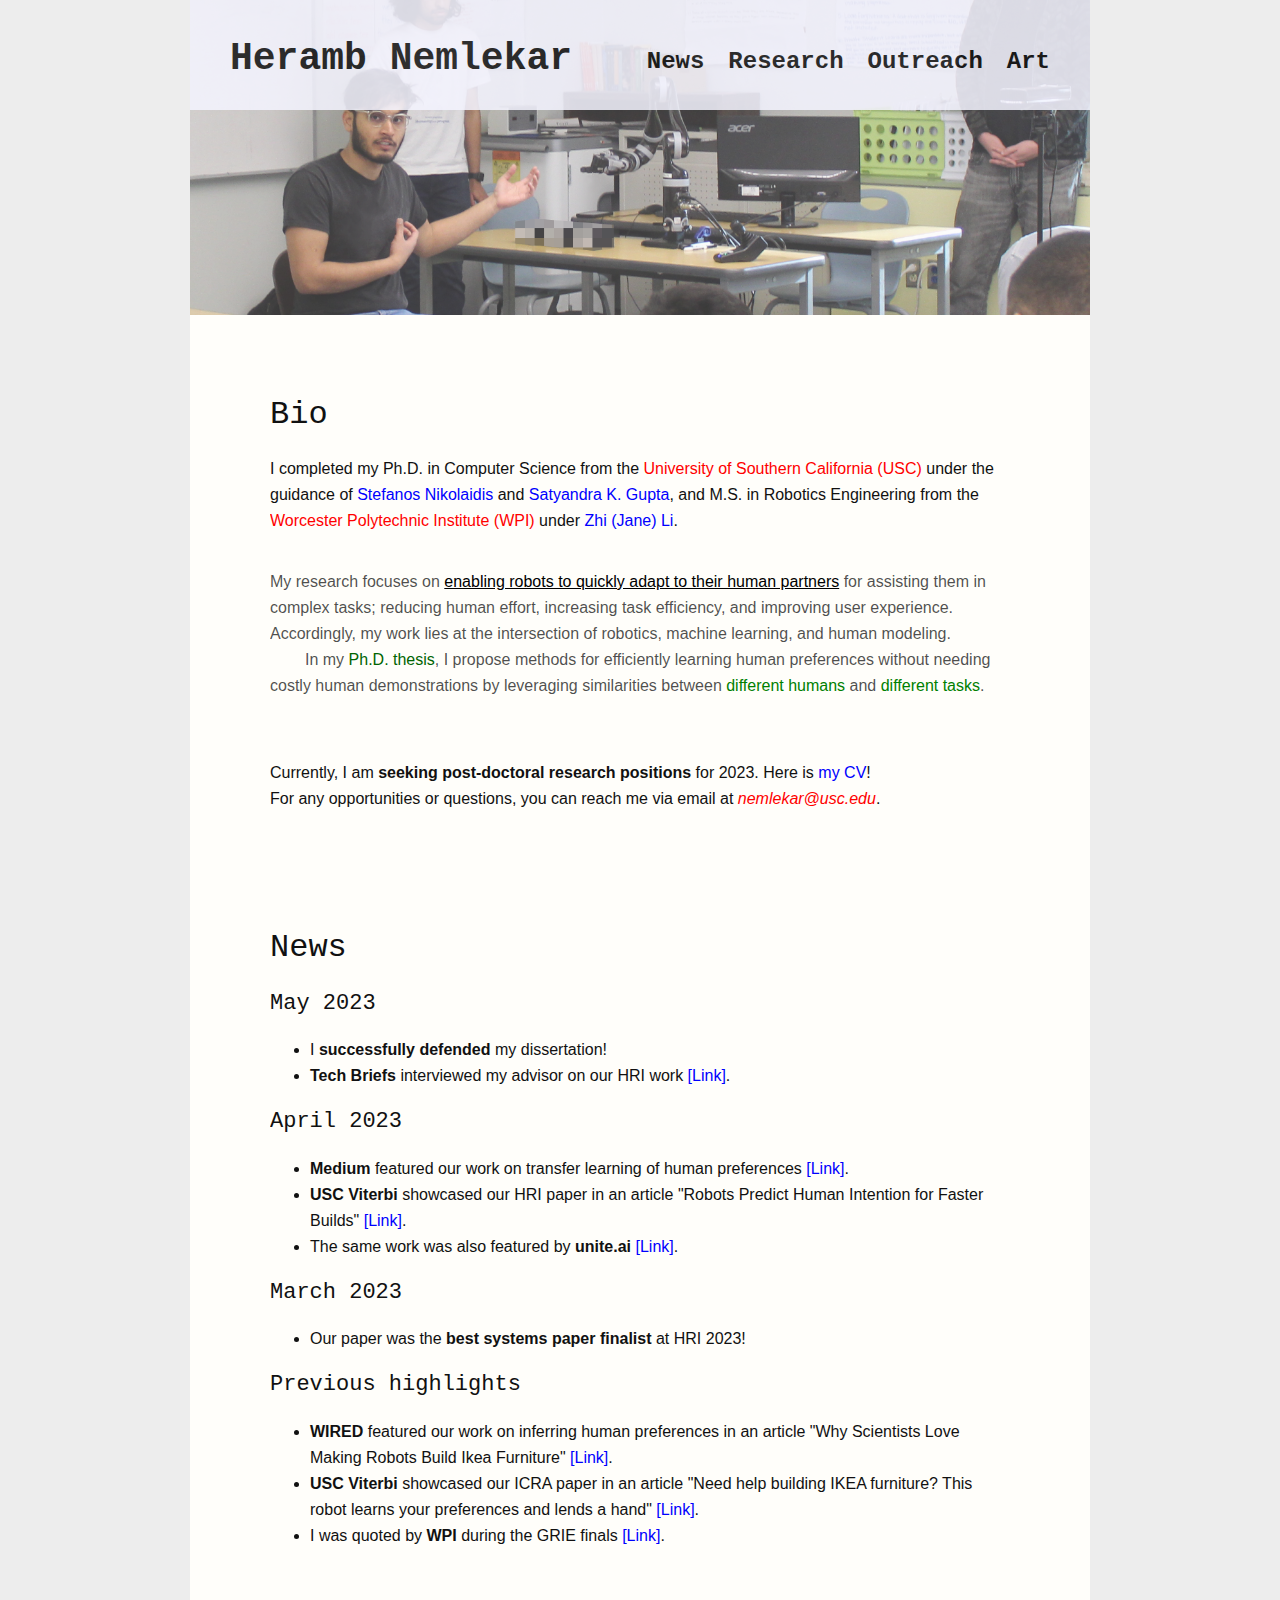
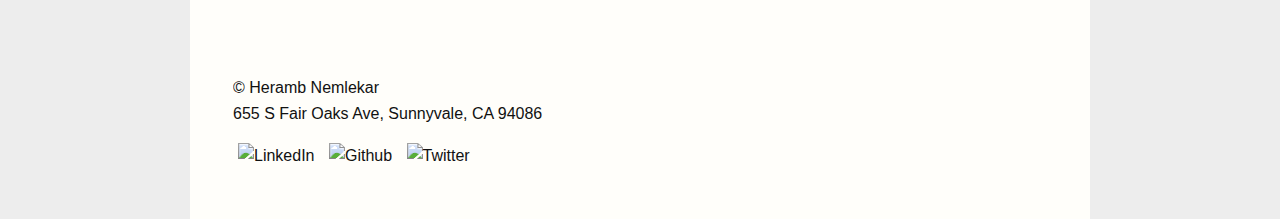
==== commit acc48922: "what if i move the pages outside" ====
--- a/index.html
+++ b/index.html
@@ -14,7 +14,6 @@
 <script type='text/javascript' src="http://ajax.googleapis.com/ajax/libs/jquery/1/jquery.min.js?ver=3.3"></script>
 <script type="text/javascript" src="js/jquery.prettyPhoto.js"></script>
 <script type="text/javascript" src="js/jquery.easing.1.3.js"></script>
-<script src="js/script.js"></script>
 
 </head>
 
@@ -24,34 +23,11 @@
     <div id="name">Heramb Nemlekar</div>
     <ul id="main-menu">
         <li><a href="#news">News</a></li>
-        <li><a href="#research">Research</a></li>
+        <li><a href="publications.html">Research</a></li>
         <li><a href="#outreach">Outreach</a></li>
         <li><a href="#art">Art</a></li>
     </ul>
 </div>
-
-<!-- <div id="header">
-  <div id="container">
-    <div id="mobile-menu-toggle" class="menu-toggle">
-      <span></span>
-      <span></span>
-      <span></span>
-    </div>
-    <div id="name">Heramb Nemlekar</div>
-    <ul id="main-menu" class="desktop-menu">
-      <li><a href="#news">News</a></li>
-      <li><a href="#research">Research</a></li>
-      <li><a href="#outreach">Outreach</a></li>
-      <li><a href="#art">Art</a></li>
-    </ul>
-  </div>
-  <ul id="mobile-dropdown-menu" class="mobile-menu">
-    <li><a href="#news">News</a></li>
-    <li><a href="#research">Research</a></li>
-    <li><a href="#outreach">Outreach</a></li>
-    <li><a href="#art">Art</a></li>
-  </ul>
-</div> -->
 
 
 <div id="container">
@@ -114,7 +90,7 @@
 <!--End news Section-->
 
 <!--Begin outreach Section-->
-    <div id="outreach">
+<!--     <div id="outreach">
     	<h1>K-12 Outreach</h1>
     		<div class="content">
     			<img src="https://github.com/hsnemlekar/home/blob/master/images/shine.JPG?raw=true" alt="SHINE 2022" height="175">
@@ -124,11 +100,11 @@
 			<p>  I have conducted VEX robotics lab sessions at the Synergy Quantum Academy High School and mentored high-school students as part of the <a href="https://viterbik12.usc.edu/shine/" style="color: red">Summer High School Intensive in Next-Generation Engineering (SHINE)</a> program at USC. Previously, I was involved in the <a href="https://viterbik12.usc.edu/shine/" style="color: blue">TouchTomorrow</a> initiative at WPI.
 
 			</p>
-    </div>
+    </div> -->
 <!--End outreach Section-->
 	    
 <!--Begin research Section-->
-    <div id="research">
+<!--     <div id="research">
         <div class="content">
 			<h1>Publications</h1>
 				<h2>Conferences</h2>
@@ -175,11 +151,11 @@
 						<li><b>H. Nemlekar</b>, M. Merlin, J. Chiodini and Zhi Li, High Level Representation of Kinesthetically Learned Motions for Human-Robot Collaborative Tasks", RSS 2018 Workshop on Learning from Demonstrations for High Level Robotic Tasks, Pittsburgh, Pennsylvania, June 2018.</li>
 					</ol>
 		</div>
-    </div>
+    </div> -->
 <!--End research Section-->
 
 <!--Begin art Section-->
-    <div id="art">
+<!--     <div id="art">
     	<h1>Art</h1>
         	In my free time, I like to compose music inspired from my experiences. Here is a collection of my latest songs - <br>
         <div class="content">
@@ -188,52 +164,47 @@
         	&nbsp;&nbsp;&nbsp;&nbsp;&nbsp;&nbsp;&nbsp;&nbsp;&nbsp;&nbsp;
         	<iframe width="320" height="180" src="https://www.youtube.com/embed/VL34k_StQ9M" title="YouTube video player" frameborder="0" allow="accelerometer; autoplay; clipboard-write; encrypted-media; gyroscope; picture-in-picture" allowfullscreen></iframe>
 		</div>
-    </div>
+    </div> -->
 <!--End art Section-->
 
 <!--Begin contact Section-->
-		<div id="contact">
-			<h1>Contact</h1>
-					<div class="content">
-						<p> For any assistance, questions or collaboration, you can reach me via email (nemlekar@usc.edu).<br>
-								<br>
-								<b>Heramb Nemlekar</b> <br>
-								Computer Science Ph.D. Candidate <br>
-								Interactive and Collaborative Autonomous Robotics (ICAROS) lab <br>
-								University of Southern California <br>
-								Los Angeles, CA, USA 90007<br>
-						 </p>
-
-						<div id="social-footer">
-							<h2>Social Media</h2>
-							<a href="https://www.linkedin.com/in/herambnemlekar/"><img src="images/linkedin.png" alt="LinkedIn" width="30px"></a>
-							<a href="https://github.com/hsnemlekar"><img src="images/github.png" alt="Github" width="30px"></a>
-							<a href="https://twitter.com/herambnemlekar"><img src="images/twitter.png" alt="Twitter" width="30px"></a>
-						</div>
-					</div>
-		</div>
+	<div id="contact">
+		<div class="content">
+			<p> 
+				&copy; Heramb Nemlekar <br>
+				655 S Fair Oaks Ave, Sunnyvale, CA 94086 <br>
+			</p>
+
+			<div id="social-footer">
+				<a href="https://www.linkedin.com/in/herambnemlekar/"><img src="images/linkedin.png" alt="LinkedIn" width="28px" style="padding-left: 5px; padding-right: 5px;"></a>
+				<a href="https://github.com/herambnemlekar"><img src="images/github.png" alt="Github" width="30px" style="padding-left: 5px; padding-right: 5px;"></a>
+				<a href="https://twitter.com/herambnemlekar"><img src="images/twitter.png" alt="Twitter" width="30px" style="padding-left: 5px; padding-right: 5px;"></a>
+			</div>
+		</div>
+	</div>
 <!--End contact Section-->
+
 </div>
 
 </div>
- <!-- The JavaScript -->
-        <script type="text/javascript">
-    		$(function() {
-                $('#main-menu li a').bind('click',function(event){
-                    var $anchor = $(this);
-
-                    $('html, body').stop().animate({
-                        scrollTop: $($anchor.attr('href')).offset().top
-                    }, 1500,'easeInOutExpo');
-
-                    event.preventDefault();
-                });
+<!-- The JavaScript -->
+    <script type="text/javascript">
+		$(function() {
+            $('#main-menu li a').bind('click',function(event){
+                var $anchor = $(this);
+
+                $('html, body').stop().animate({
+                    scrollTop: $($anchor.attr('href')).offset().top
+                }, 1500,'easeInOutExpo');
+
+                event.preventDefault();
             });
-
- 			 $(document).ready(function(){
-    		$("a[rel^='prettyPhoto']").prettyPhoto({social_tools:false, deeplinking: false});
-  			});
-
-        </script>
+        });
+
+			 $(document).ready(function(){
+		$("a[rel^='prettyPhoto']").prettyPhoto({social_tools:false, deeplinking: false});
+			});
+    </script>
+
 </body>
 </html>
--- a/styles.css
+++ b/styles.css
@@ -57,7 +57,7 @@
 #header #main-menu li{
 	float: left;
 	list-style: none;
-	margin-left: 28px;
+	margin-left: 24px;
 	font: bold 24px/48px 'Garamond', monospace;
 }
 
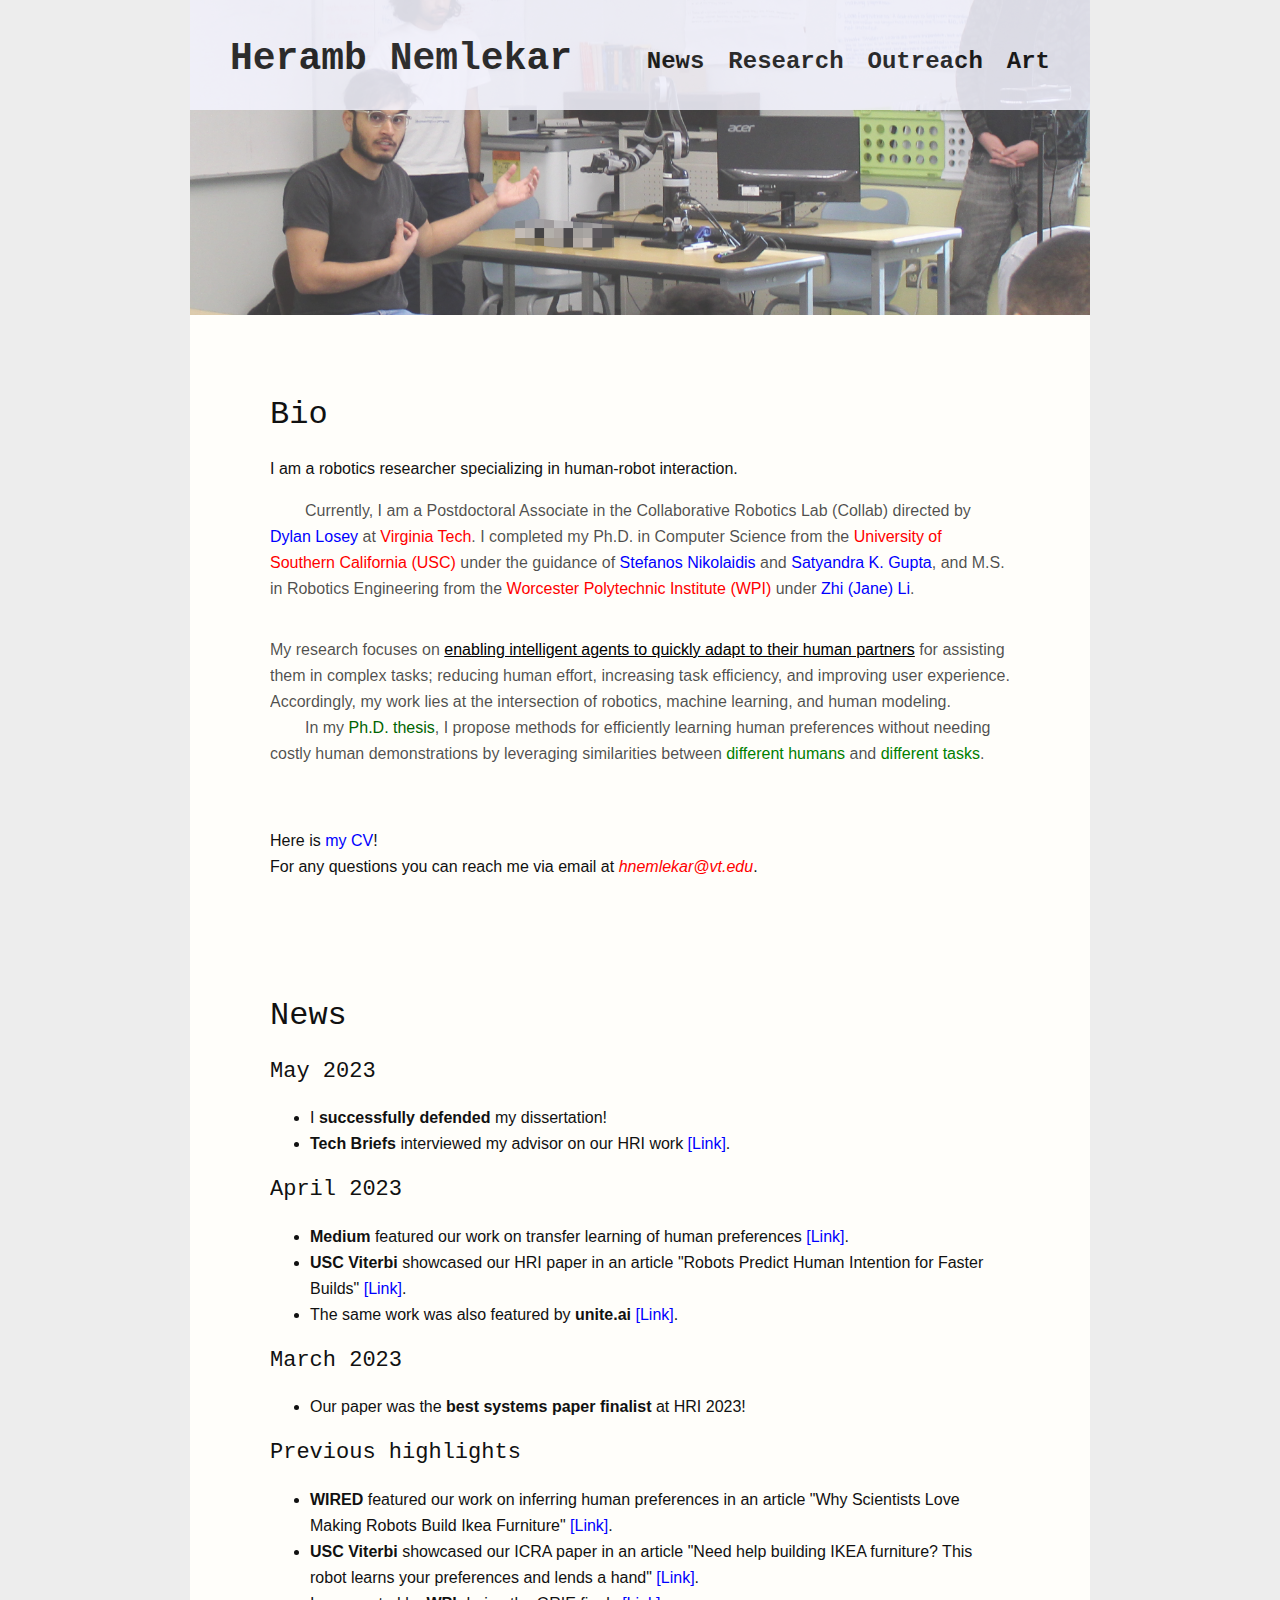
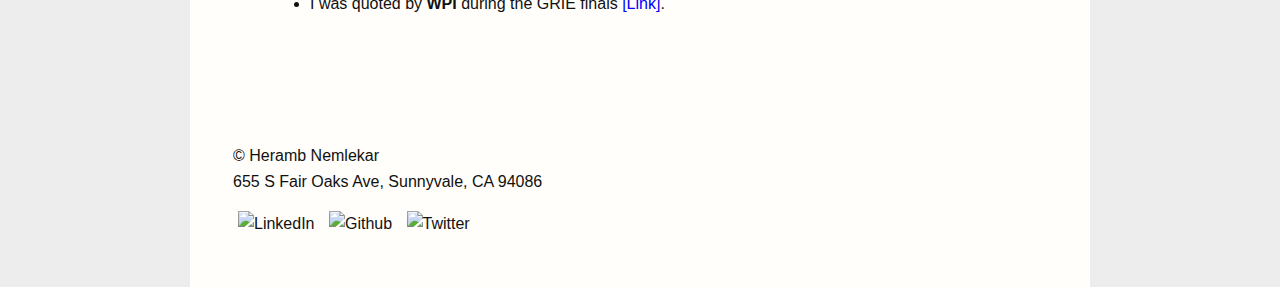
==== commit e8d5bcf9: "Update index.html" ====
--- a/index.html
+++ b/index.html
@@ -24,8 +24,8 @@
     <ul id="main-menu">
         <li><a href="#news">News</a></li>
         <li><a href="publications.html">Research</a></li>
-        <li><a href="#outreach">Outreach</a></li>
-        <li><a href="#art">Art</a></li>
+        <li><a href="outreach.html">Outreach</a></li>
+        <li><a href="music.html">Art</a></li>
     </ul>
 </div>
 
@@ -37,11 +37,15 @@
         <div class="content">
 			<h1>Bio</h1>
 				<p>
-					I completed my Ph.D. in Computer Science from the <a href="https://www.usc.edu/" target="_blank" style="color: red">University of Southern California (USC)</a> under the guidance of <a href="https://stefanosnikolaidis.net/" target="_blank" style="color: blue">Stefanos Nikolaidis</a> and <a href="https://sites.usc.edu/skgupta/" target="_blank" style="color: blue">Satyandra K. Gupta</a>, and M.S. in Robotics Engineering from the <a href="https://www.wpi.edu/" target="_blank" style="color: red">Worcester Polytechnic Institute (WPI)</a> under <a href="http://labs.wpi.edu/hiro/zhi-jane-li/" target="_blank" style="color: blue">Zhi (Jane) Li</a>.
+					I am a robotics researcher specializing in human-robot interaction.
+				</p>
+
+				<p style="margin-top: 0; text-indent: 35px; color: rgba(0, 0, 0, 0.7)">
+					Currently, I am a Postdoctoral Associate in the Collaborative Robotics Lab (Collab) directed by <a href="https://dylanlosey.com/" target="_blank" style="color: blue">Dylan Losey</a> at <a href="https://www.vt.edu/" target="_blank" style="color: red">Virginia Tech</a>. I completed my Ph.D. in Computer Science from the <a href="https://www.usc.edu/" target="_blank" style="color: red">University of Southern California (USC)</a> under the guidance of <a href="https://stefanosnikolaidis.net/" target="_blank" style="color: blue">Stefanos Nikolaidis</a> and <a href="https://sites.usc.edu/skgupta/" target="_blank" style="color: blue">Satyandra K. Gupta</a>, and M.S. in Robotics Engineering from the <a href="https://www.wpi.edu/" target="_blank" style="color: red">Worcester Polytechnic Institute (WPI)</a> under <a href="http://labs.wpi.edu/hiro/zhi-jane-li/" target="_blank" style="color: blue">Zhi (Jane) Li</a>.
 				</p>
 
 				<p style="margin-top: 35px; margin-bottom: 0; color: rgba(0, 0, 0, 0.7)">
-					My research focuses on <font color="#000000"><u>enabling robots to quickly adapt to their human partners</u></font> for assisting them in complex tasks; reducing human effort, increasing task efficiency, and improving user experience. Accordingly, my work lies at the intersection of robotics, machine learning, and human modeling.
+					My research focuses on <font color="#000000"><u>enabling intelligent agents to quickly adapt to their human partners</u></font> for assisting them in complex tasks; reducing human effort, increasing task efficiency, and improving user experience. Accordingly, my work lies at the intersection of robotics, machine learning, and human modeling.
 				</p>
 
 				<p style="margin-top: 0; text-indent: 35px; color: rgba(0, 0, 0, 0.7)">
@@ -49,8 +53,8 @@
 				</p>
 
 				<p style="margin-top: 35px;">
-					<br> Currently, I am <b>seeking post-doctoral research positions</b> for 2023. Here is <a href="https://drive.google.com/uc?export=view&id=1or2iY61Uy_1W7KkJhI5VsxtAPTfdQbQo" target="_blank" style="color: blue">my CV</a>!
-					<br> For any opportunities or questions, you can reach me via email at <a href = "mailto: nemlekar@usc.edu" style="color: red"><i>nemlekar@usc.edu</i></a>.
+					<br> Here is <a href="https://drive.google.com/uc?export=view&id=1or2iY61Uy_1W7KkJhI5VsxtAPTfdQbQo" target="_blank" style="color: blue">my CV</a>!
+					<br> For any questions you can reach me via email at <a href = "mailto: nemlekar@usc.edu" style="color: red"><i>hnemlekar@vt.edu</i></a>.
 				</p>
 		</div>
     </div>
@@ -88,71 +92,6 @@
 		</div>
     </div>
 <!--End news Section-->
-
-<!--Begin outreach Section-->
-<!--     <div id="outreach">
-    	<h1>K-12 Outreach</h1>
-    		<div class="content">
-    			<img src="https://github.com/hsnemlekar/home/blob/master/images/shine.JPG?raw=true" alt="SHINE 2022" height="175">
-    			<img src="https://github.com/hsnemlekar/home/blob/master/images/touchtomorrow1.jpg?raw=true" alt="Touch Tomorrow 2018 (1)" height="175">
-    			<img src="https://github.com/hsnemlekar/home/blob/master/images/touchtomorrow2.JPG?raw=true" alt="Touch Tomorrow 2018 (2)" height="175">
-			</div>
-			<p>  I have conducted VEX robotics lab sessions at the Synergy Quantum Academy High School and mentored high-school students as part of the <a href="https://viterbik12.usc.edu/shine/" style="color: red">Summer High School Intensive in Next-Generation Engineering (SHINE)</a> program at USC. Previously, I was involved in the <a href="https://viterbik12.usc.edu/shine/" style="color: blue">TouchTomorrow</a> initiative at WPI.
-
-			</p>
-    </div> -->
-<!--End outreach Section-->
-	    
-<!--Begin research Section-->
-<!--     <div id="research">
-        <div class="content">
-			<h1>Publications</h1>
-				<h2>Conferences</h2>
-					<ol>
-						<li>V. Bhatt, <b>H. Nemlekar</b>, M. Fontaine, B. Tjanaka, H. Zhang, Y.C. Hsu and S. Nikolaidis, "Surrogate Assisted Generation of Human-Robot Interaction Scenarios", arXiv preprint. <a href="https://arxiv.org/pdf/2304.13787.pdf" style="color: red">[PDF]</a> </li><br>
-						
-						<li><b>H. Nemlekar</b>, N. Dhanaraj, A. Guan, S. K. Gupta and S. Nikolaidis, "Transfer Learning of Human Preferences for Proactive Robot Assistance in Assembly Tasks", ACM/IEEE International Conference on Human-Robot Interaction (HRI), March 2023. <b><i>(Best Systems Paper Finalist)</i></b> <a href="https://dl.acm.org/doi/10.1145/3568162.3576965" style="color: blue">[Paper]</a> <a href="https://dl.acm.org/doi/pdf/10.1145/3568162.3576965" style="color: red">[PDF]</a> </li><br>
-						
-						<p align="center">
-							<iframe width="480" height="270" src="https://www.youtube.com/embed/8SO6Zh3wN24" title="YouTube video player" frameborder="0" allow="accelerometer; autoplay; clipboard-write; encrypted-media; gyroscope; picture-in-picture" allowfullscreen></iframe>
-						</p>
-						<li><b>H. Nemlekar</b>, R. Guan, G. Luo, S. K. Gupta and S. Nikolaidis, "Towards Transferring Human Preferences from Canonical to Actual Assembly Tasks", IEEE International Conference on Robot and Human Interactive Communication (RO-MAN), August 2022. <a href="https://ieeexplore.ieee.org/abstract/document/9900872" style="color: blue">[Paper]</a> <a href="https://arxiv.org/pdf/2111.06454.pdf" style="color: red">[PDF]</a> </li><br>
-
-						<li>N. Dhanaraj, R. Malhan, <b>H. Nemlekar</b>, S. Nikolaidis and S. K. Gupta, "Human-Guided Goal Assignment to Effectively Manage Workload for a Smart Robotic Assistant", IEEE International Conference on Robot and Human Interactive Communication, August 2022. <a href="https://ieeexplore.ieee.org/abstract/document/9900551" style="color: blue">[Paper]</a> </li><br>
-
-						<li><b>H. Nemlekar</b>*, Z. Liu*, S. Kothawade, S. Niyaz, B. Raghavan and S. Nikolaidis, "Robotic Lime Picking by Considering Leaves as Permeable Obstacles", in the 2021 IEEE International Conference on Intelligent Robots and Systems (IROS). *equal contribution. <a href="https://ieeexplore.ieee.org/document/9636396" style="color: blue">[Paper]</a> <a href="https://arxiv.org/pdf/2108.13889.pdf" style="color: red">[PDF]</a> </li><br>
-						
-						<li><b>H. Nemlekar</b>, J. Modi, S. Gupta and S. Nikolaidis, "Two-Stage Clustering of Human Preferences for Action Prediction in Assembly Tasks", in the 2021 International Conference on Robotics and Automation (ICRA), June 2021. <a href="https://ieeexplore.ieee.org/document/9561649" style="color: blue">[Paper]</a> <a href="https://arxiv.org/pdf/2103.14994.pdf" style="color: red">[PDF]</a>  </li><br>
-
-						<p align="center">
-			        	<iframe width="480" height="270" src="https://www.youtube.com/embed/wDHQXBua4OI" title="YouTube video player" frameborder="0" allow="accelerometer; autoplay; clipboard-write; encrypted-media; gyroscope; picture-in-picture" allowfullscreen></iframe>
-			        	</p>
-						
-						<li>Y. Chen*, A. Cuellar, H. Luo, J. Modi, <b>H. Nemlekar</b> and S. Nikolaidis, "Fair Contextual Multi-Armed Bandits: Theory and Experiments", in the Conference on Uncertainty in Artificial Intelligence (UAI), Aug 2020 *all authors contributed equally. <a href="https://proceedings.mlr.press/v124/chen20a.html" style="color: blue">[Paper]</a> <a href="http://www.auai.org/uai2020/proceedings/99_main_paper.pdf" style="color: red">[PDF]</a> </li><br>
-
-						<li><b>Heramb Nemlekar</b>, Dharini Dutia, Zhi Li, “Object Transfer Point Estimation for Fluent Human-Robot Handovers”, in the 2019 IEEE International Conference on Robotics and Automation (ICRA). <a href="https://ieeexplore.ieee.org/abstract/document/8794008" style="color: blue">[Paper]</a> <a href="https://users.wpi.edu/~zli11/papers/C2019_ICRA_Nemlekar_Handover.pdf" style="color: red">[PDF]</a> </li><br>
-					</ol>
-
-				<h2>Journals</h2>
-					<ol>
-						<li>A. Deshpande, <b>H. Nemlekar</b>, R. D. Patil, and R. R. Patil, "Theoretical Design and Analysis of Gravity Assisted Heat Pipes", International Journal of Engineering Research & Technology (IJERT), Vol. 5 Issue 2, February 2016. <a href="https://www.ijert.org/research/theoretical-design-and-analysis-of-gravity-assisted-heat-pipes-IJERTV5IS020223.pdf" style="color: blue">[PDF]</a> </li><br>
-					</ol>
-				
-				<h2>Abstracts / Workshops</h2>
-					<ol>
-						<li><b>H. Nemlekar</b>, R. Guan, G. Luo, S. K. Gupta and S. Nikolaidis, "Towards Transferring Human Preferences from Canonical to Actual Assembly Tasks", ACM/IEEE International Conference on Human-Robot Interaction (HRI) Workshop on Machine Learning in Human-Robot Collaboration (MLHRC): Bridging the Gap, March 2022.</li><br>
-
-						<li><b>H. Nemlekar</b>, J. Modi, S. K. Gupta, and S. Nikolaidis, “Two-Stage Clustering of Human Preferences for Action Prediction in Assembly Tasks,” ICRA Workshop on Social Intelligence in Humans and Robots (SIHR), June 2021.</li><br>
-
-						<li>Y. Chen*, A. Cuellar, H. Luo, J. Modi, <b>H. Nemlekar</b> and S. Nikolaidis, "Fair Contextual Multi-Armed Bandits: Theory and Experiments", as Extended Abstract in Conference on Autonomous Agents and Multi-Agent Systems (AAMAS), May 2020. *all authors contributed equally.</li><br>
-
-						<li><b>Heramb Nemlekar</b>, Dharini Dutia and Zhi Li, “Prompt Human to Robot Handovers by Estimation of Object Transfer Point based on Human Partner’s Motion”, IROS 2018 Workshop on Human-Robot Cooperation and Collaboration in Manipulation: Advancements and Challenges, Madrid, Spain, October, 2018.</li><br>
-						
-						<li><b>H. Nemlekar</b>, M. Merlin, J. Chiodini and Zhi Li, High Level Representation of Kinesthetically Learned Motions for Human-Robot Collaborative Tasks", RSS 2018 Workshop on Learning from Demonstrations for High Level Robotic Tasks, Pittsburgh, Pennsylvania, June 2018.</li>
-					</ol>
-		</div>
-    </div> -->
-<!--End research Section-->
 
 <!--Begin art Section-->
 <!--     <div id="art">
